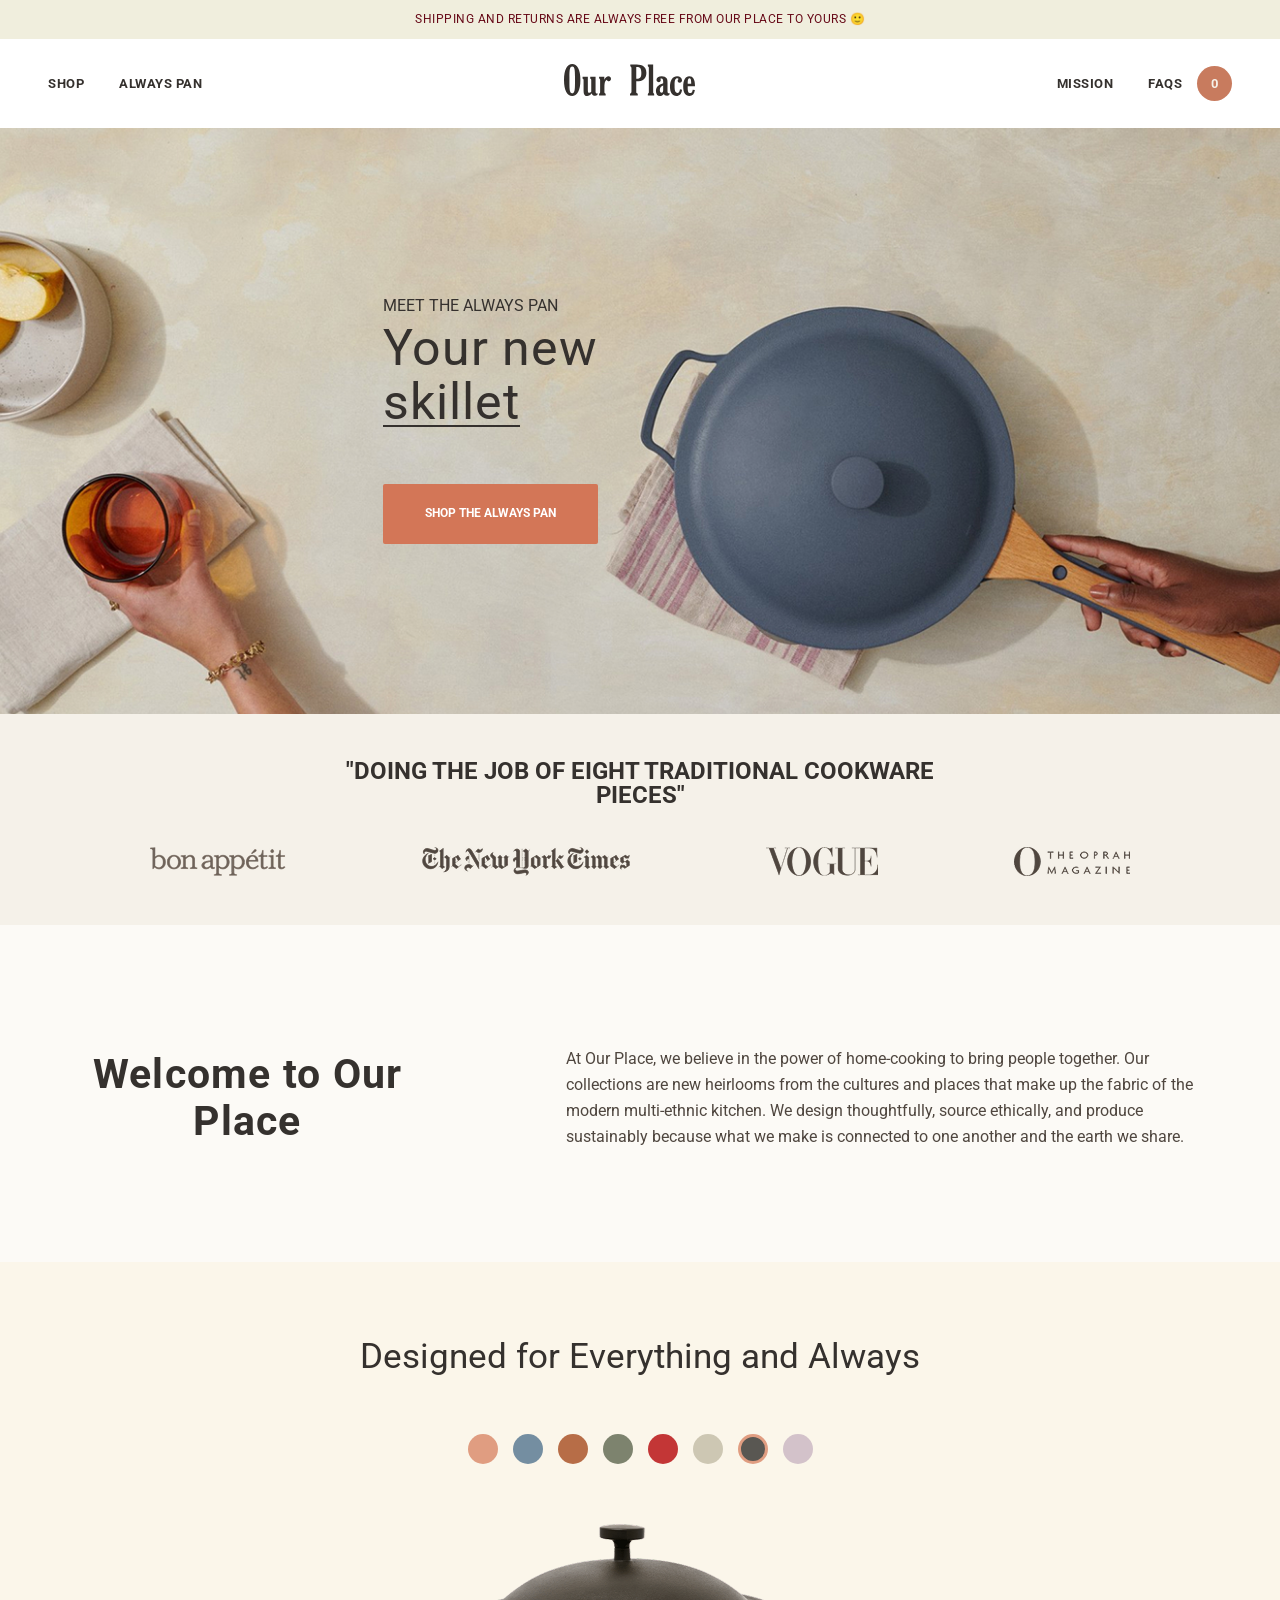
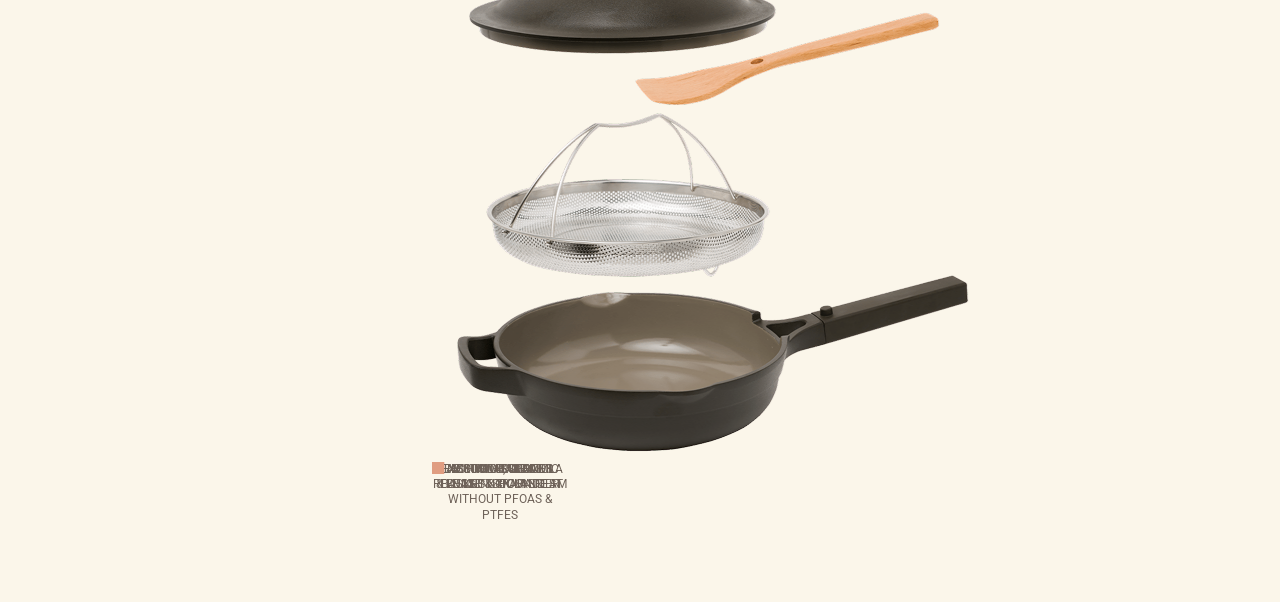
==== 01_Draft/index.html @ 4fc75eb9 "feat: complete welcome section & add structure for design diagram" ====
<!doctype html>
<html lang="en">
  <head>
    <meta charset="UTF-8" />
    <meta name="viewport" content="width=device-width, initial-scale=1.0" />
    <link rel="preconnect" href="https://fonts.googleapis.com" />
    <link rel="preconnect" href="https://fonts.gstatic.com" crossorigin />
    <link
      href="https://fonts.googleapis.com/css2?family=Roboto:ital,wght@0,100..900;1,100..900&display=swap"
      rel="stylesheet"
    />
    <link rel="stylesheet" href="style.css" />
    <title>Document</title>
  </head>
  <body>
    <div class="supheader">
      SHIPPING AND RETURNS ARE ALWAYS FREE FROM OUR PLACE TO YOURS 🙂
    </div>
    <header class="header">
      <nav class="nav__left">
        <ul>
          <li class="nav__item"><a href="#">Shop</a></li>
          <li class="nav__item"><a href="#">Always Pan</a></li>
        </ul>
      </nav>

      <div class="logo__wrapper">
        <a href="/">
          <img src="img/logo.svg" alt="Our Place" />
        </a>
      </div>

      <nav class="nav__left">
        <ul>
          <li class="nav__item"><a href="#">Mission</a></li>
          <li class="nav__item"><a href="#">FAQs</a></li>
          <li class="nav__item cart__item">
            <a href="#">
              <div class="cart__wrapper">
                <span class="cart__count">0</span>
              </div>
            </a>
          </li>
        </ul>
      </nav>
    </header>

    <main>
      <section class="hero">
        <div class="hero__content">
          <h3 class="hero__suptitle">Meet The Always Pan</h3>
          <h2 class="hero__title">
            <span>Your new </span><span class="hero__line-2">skillet</span>
          </h2>
          <button class="hero__btn">Shop the Always Pan</button>
        </div>
      </section>

      <section class="press">
        <h2 class="press__title">
          "Doing the job of eight traditional cookware pieces"
        </h2>
        <div class="press__content">
          <ul class="press__list">
            <li class="press__logo">
              <img src="./img/logo1.png" alt="bon appetit" />
            </li>
            <li class="press__logo">
              <img src="./img/logo2.png" alt="The New York Times" />
            </li>
            <li class="press__logo">
              <img src="./img/logo3.png" alt="VOGUE" />
            </li>
            <li class="press__logo">
              <img src="./img/logo4.png" alt="The oprah magazine" />
            </li>
          </ul>
        </div>
      </section>

      <section class="welcome">
        <div class="welcome__container">
          <h2 class="welcome__title">Welcome to Our Place</h2>
          <p class="welcome__text">
            At Our Place, we believe in the power of home-cooking to bring
            people together. Our collections are new heirlooms from the cultures
            and places that make up the fabric of the modern multi-ethnic
            kitchen. We design thoughtfully, source ethically, and produce
            sustainably because what we make is connected to one another and the
            earth we share.
          </p>
        </div>
      </section>

      <section class="design">
        <h2 class="design__title">Designed for Everything and Always</h2>
        <div class="design__colors">
          <ul>
            <li class="design__color"></li>
            <li class="design__color"></li>
            <li class="design__color"></li>
            <li class="design__color"></li>
            <li class="design__color"></li>
            <li class="design__color"></li>
            <li class="design__color active"></li>
            <li class="design__color"></li>
          </ul>
        </div>
        <div class="design__diagram">
          <img
            src="./img/skillet.png"
            alt="Skillet design"
            class="design__diagram__img"
          />

          <!-- Выноска 1: Модульная крышка-->
          <!-- <div class="diagram-tip diagram-tip--lid">
            <span class="diagram-tip__marker"></span>
            <p class="diagram-tip__text">MODULAR LID TO RELEASE & TRAP STEAM</p>
          </div> -->

          <!-- Выноска 2: Лопатка -->
          <!-- <div class="diagram-tip diagram-tip--spatula">
            <span class="diagram-tip__marker"></span>
            <p class="diagram-tip__text">
              BEECHWOOD SPATULA & BUILT-IN SPOON REST
            </p>
          </div> -->

          <!-- Добавьте остальные выноски по аналогии -->

          <div class="design__diagram__tip">
            <span class="diagram__tip-mark"></span>
            <p class="diagram__tip-text">Modular lid to release & trap steam</p>
          </div>

          <div class="design__diagram__tip">
            <span class="diagram__tip-mark"></span>
            <p class="diagram__tip-text">
              Beechwood spatula & built-in spoon rest
            </p>
          </div>

          <div class="design__diagram__tip">
            <span class="diagram__tip-mark"></span>
            <p class="diagram__tip-text">2 easy-pour spouts</p>
          </div>

          <div class="design__diagram__tip">
            <span class="diagram__tip-mark"></span>
            <p class="diagram__tip-text">Nesting steamer basket & colander</p>
          </div>

          <div class="design__diagram__tip">
            <span class="diagram__tip-mark"></span>
            <p class="diagram__tip-text">
              Exclusive, ceramic nonstick made without PFOAs & PTFEs
            </p>
          </div>

          <div class="design__diagram__tip">
            <span class="diagram__tip-mark"></span>
            <p class="diagram__tip-text">Stay cool handle</p>
          </div>
        </div>
      </section>
    </main>
  </body>
</html>
---- 01_Draft/style.css ----
:root {
  /* Основные цвета */
  --supheader-bg: #f0eedd;
  --supheader-text: #670a18;
  --main-text: #35312e;
  --cart-el-bg: #c87b5e;
  --light-color: #f5f1e9;
  --hero-btn-bg: #d37657;
  --second-light-color: #fcfaf6;
  --grey-text: #4f463f;
  --design-block-bg: #fbf6ea;
  --design-block-mark: #e09d81;
  --design-block-text: #6e6259;
  --item-card-text: #6e635a;
  --footer-bg: #6c674d;
  --footer-input-text: #00000080;
  --footer-nav-text: #f5f1e999;
  --subfooter-bg: #807c62;
  --subfooter-text: #fcfaf680;

  --main-font: "Roboto", sans-serif;
}

* {
  margin: 0;
  padding: 0;
  box-sizing: border-box;
}

body {
  font-family: var(--main-font);
  color: var(--main-text);
  font-stretch: 100%;
  -webkit-font-smoothing: antialiased;
}

h1,
h2,
h3,
h4,
h5,
h6 {
  margin: 0;
  padding: 0;
  font-weight: normal;
  font-size: 16px;
}

a {
  text-decoration: none;
  color: inherit;
}

input,
button {
  font-family: inherit;
  border: none;
  background: none;
}

.supheader {
  background-color: var(--supheader-bg);
  color: var(--supheader-text);
  text-align: center;
  padding: 9px 0 10px;
  font-size: 12px;
  text-transform: uppercase;
  line-height: 1.7;
  letter-spacing: 0.5px;
}

.header {
  padding: 25px 48px;
  background: #fff;
  font-weight: 700;
  font-size: 13px;
  line-height: 1.7;
  letter-spacing: 0.5px;
  text-transform: uppercase;
  display: flex;
  justify-content: space-between;
  align-items: center;
}

ul {
  list-style: none;
  margin: 0;
  padding: 0;
  display: flex;
  align-items: center;
  column-gap: 35px;
}

.cart__wrapper {
  margin-left: -20px;
  width: 35px;
  height: 35px;
  border-radius: 50%;
  display: flex;
  justify-content: center;
  align-items: center;
  background-color: var(--cart-el-bg);
  color: var(--light-color);
}

.hero {
  display: flex;
  justify-content: space-between;
  align-items: flex-start;
  padding: 170px 383px;
  background: url("./img/hero-bg.jpg") no-repeat center;
  background-size: cover;
}

.hero__content {
  max-width: 248px;
  font-family: Roboto;
}

.hero__suptitle {
  margin-bottom: 9px;
  display: block;
  font-weight: 400;
  font-size: 16px;
  line-height: 1;
  text-transform: uppercase;
}

.hero__title {
  margin-bottom: 57px;
  font-weight: 400;
  font-size: clamp(32px, 4vw + 16px, 50px);
  letter-spacing: 1px;
  display: flex;
  flex-direction: column;
  row-gap: 4px;
  line-height: 1;
}

.hero__line-2 {
  position: relative;
  align-self: flex-start;
}

.hero__line-2::after {
  content: "";
  position: absolute;
  left: 0;
  bottom: 0;
  width: 100%;
  height: 2px;
  background-color: var(--main-text);
}

.hero__btn {
  width: 100%;
  padding: 19px 30px 20px;
  background-color: var(--hero-btn-bg);
  border-radius: 2px;
  font-weight: 700;
  font-size: 12px;
  line-height: 1.7;
  text-transform: uppercase;
  color: #fff;
}

.press {
  padding: 45px 0;
  background-color: var(--light-color);
}

.press__title {
  font-weight: 700;
  font-size: 24px;
  line-height: 1;
  text-align: center;
  text-transform: uppercase;
  max-width: 630px;
  margin: 0 auto 40px;
}

.press__list {
  display: flex;
  justify-content: space-between;
  align-items: center;
  max-width: 1140px;
  margin: 0 auto;
  padding: 0 80px;
}

.welcome {
  padding: 121px 5% 112px;
  background: var(--second-light-color);
}

.welcome__container {
  display: flex;
  justify-content: center;
  align-items: center;
  column-gap: 135px;
}

.welcome__title {
  max-width: 400px;
  font-weight: 700;
  font-size: clamp(28px, 3vw + 12px, 41px);
  line-height: 1.13;
  letter-spacing: 1.25px;
  text-align: center;
}

.welcome__text {
  max-width: 650px;
  line-height: 1.62;
  color: var(--grey-text);
}

.design {
  padding: 70px 0 140px;
  background-color: var(--design-block-bg);
}

.design__title {
  font-size: 35px;
  line-height: 1.4;
  text-align: center;
  margin-bottom: 53px;
}

.design__colors {
  margin-bottom: 45px;
}

.design__colors ul {
  display: flex;
  justify-content: center;
  align-items: center;
  column-gap: 15px;
}

.design__color {
  width: 30px;
  height: 30px;
  border-radius: 50%;
  background: rgba(0, 0, 0, 0.3);
}

.design__color:nth-of-type(1) {
  background-color: var(--design-block-mark);
}

.design__color:nth-of-type(2) {
  background-color: #748ea1;
}

.design__color:nth-of-type(3) {
  background-color: #b76d47;
}

.design__color:nth-of-type(4) {
  background-color: #7d836e;
}

.design__color:nth-of-type(5) {
  background-color: #c33636;
}

.design__color:nth-of-type(6) {
  background-color: #cdc7b3;
}

.design__color:nth-of-type(7) {
  background-color: #595752;
}

.design__color:nth-of-type(8) {
  background-color: #d3c2ca;
}

.design__color.active {
  border: 3px solid var(--design-block-mark);
}

.design__diagram {
  position: relative;
  max-width: 562px;
  margin: 0 auto;
  transform: translateX(13%);
}

.design__diagram__img {
  display: block;
  width: 100%;
  height: auto;
}

.diagram__tip-text {
  font-size: 12px;
  line-height: 1.29;
  text-align: center;
  text-transform: uppercase;
  color: var(--design-block-text);
}

.design__diagram__tip {
  position: absolute;
}

.diagram__tip-mark {
  position: absolute;
  width: 12px;
  height: 12px;
  background-color: var(--design-block-mark);
}

.diagram__tip-text:nth-last-of-type(1) {
  max-width: 135px;
}

.diagram__tip-text:nth-last-of-type(2) {
  max-width: 158px;
}

.diagram__tip-text:nth-last-of-type(3) {
  max-width: 107px;
}

.diagram__tip-text:nth-last-of-type(4) {
  max-width: 171px;
}

.diagram__tip-text:nth-last-of-type(5) {
  max-width: 172px;
}

.diagram__tip-text:nth-last-of-type(6) {
  max-width: 160px;
}
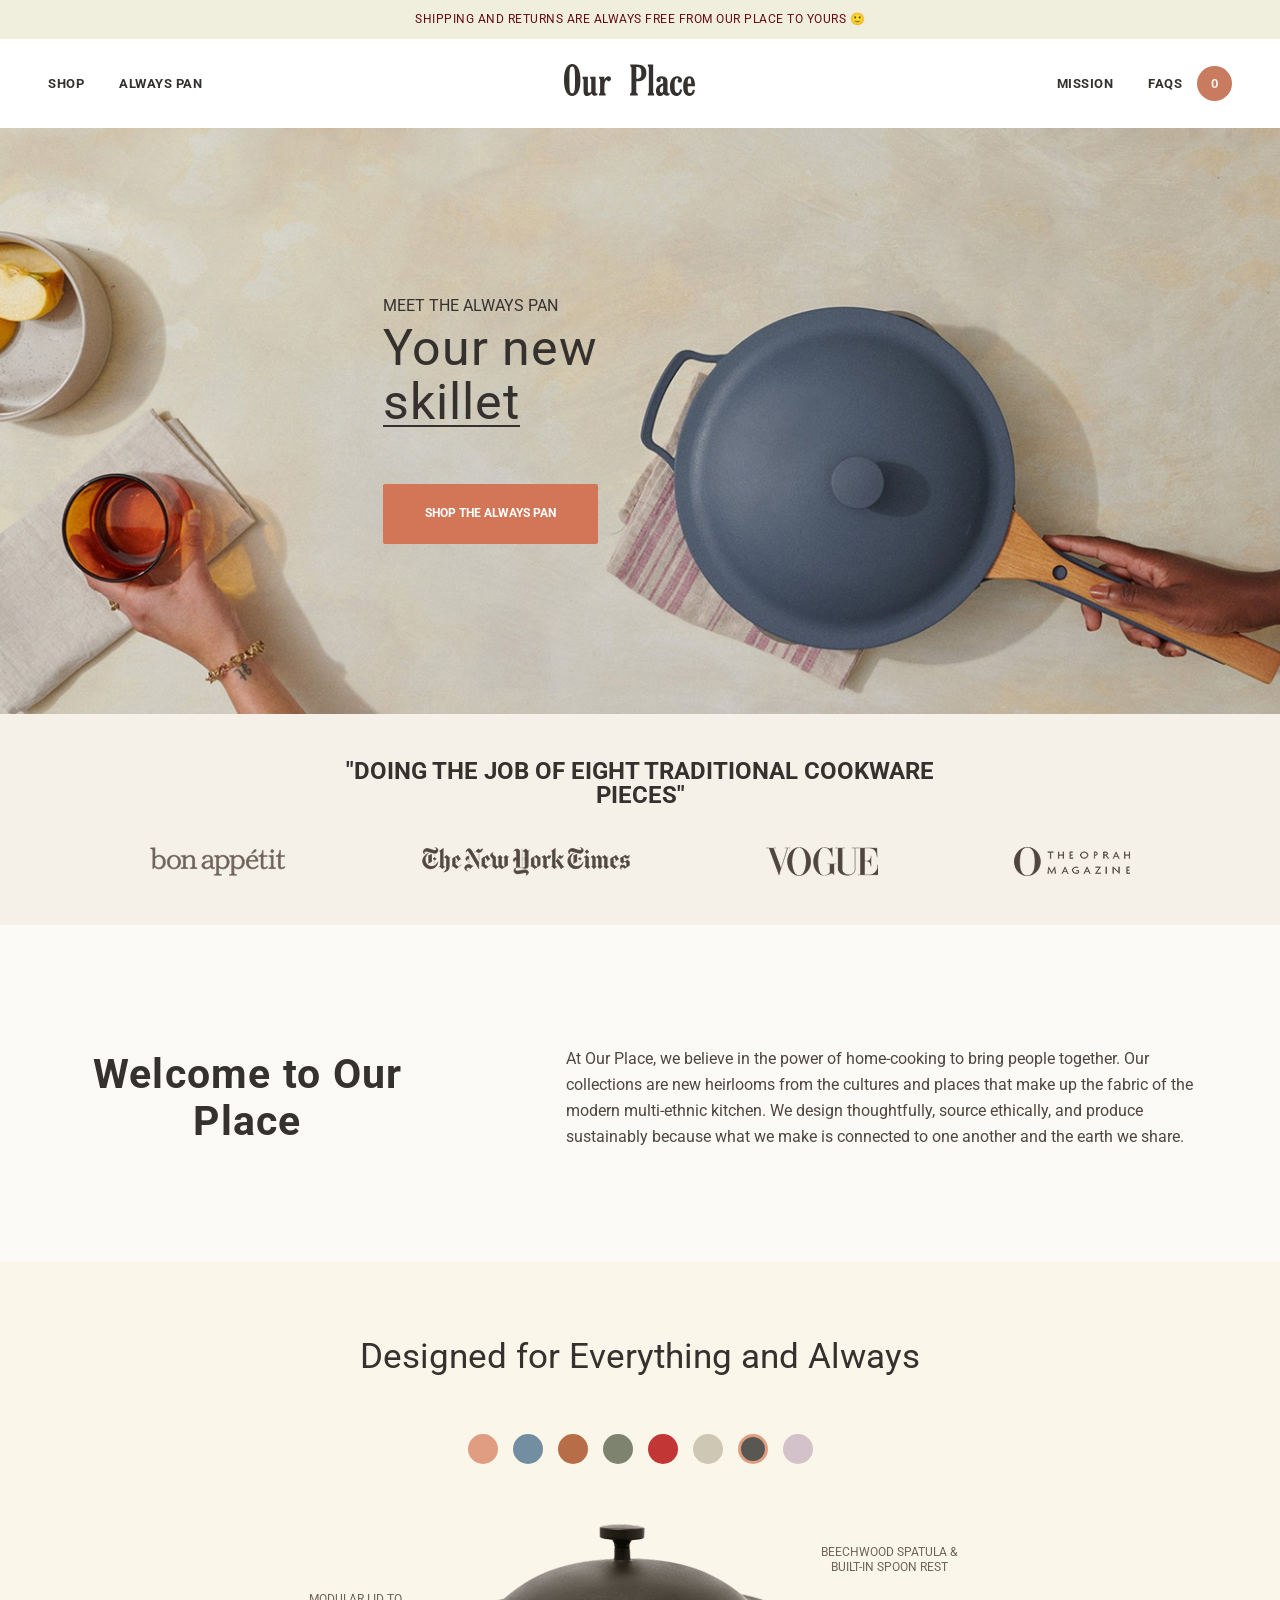
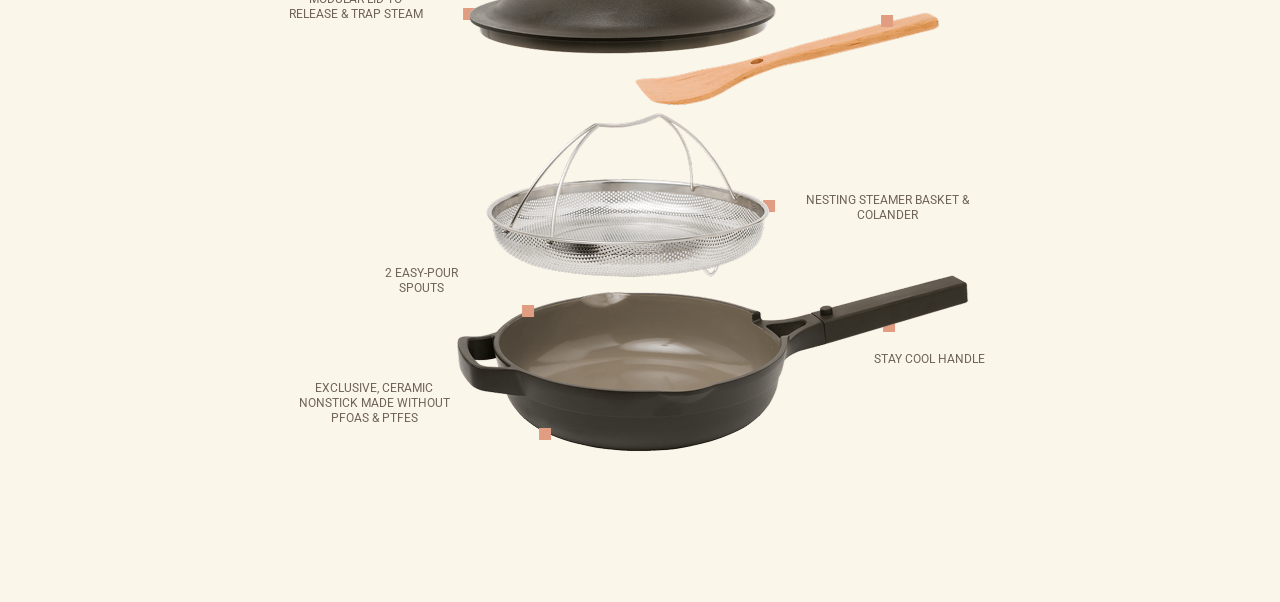
==== commit c66db256: "feat: complete welcome section & implement pixel-perfect design diagram" ====
--- a/01_Draft/index.html
+++ b/01_Draft/index.html
@@ -113,53 +113,37 @@
             class="design__diagram__img"
           />
 
-          <!-- Выноска 1: Модульная крышка-->
-          <!-- <div class="diagram-tip diagram-tip--lid">
-            <span class="diagram-tip__marker"></span>
-            <p class="diagram-tip__text">MODULAR LID TO RELEASE & TRAP STEAM</p>
-          </div> -->
-
-          <!-- Выноска 2: Лопатка -->
-          <!-- <div class="diagram-tip diagram-tip--spatula">
-            <span class="diagram-tip__marker"></span>
-            <p class="diagram-tip__text">
-              BEECHWOOD SPATULA & BUILT-IN SPOON REST
-            </p>
-          </div> -->
-
-          <!-- Добавьте остальные выноски по аналогии -->
-
-          <div class="design__diagram__tip">
-            <span class="diagram__tip-mark"></span>
+          <div class="design__diagram__tip diagram__tip__lid">
+            <span class="diagram__tip__mark"></span>
             <p class="diagram__tip-text">Modular lid to release & trap steam</p>
           </div>
 
-          <div class="design__diagram__tip">
-            <span class="diagram__tip-mark"></span>
+          <div class="design__diagram__tip diagram__tip__spatula">
+            <span class="diagram__tip__mark"></span>
             <p class="diagram__tip-text">
               Beechwood spatula & built-in spoon rest
             </p>
           </div>
 
-          <div class="design__diagram__tip">
-            <span class="diagram__tip-mark"></span>
+          <div class="design__diagram__tip diagram__tip__spouts">
+            <span class="diagram__tip__mark"></span>
             <p class="diagram__tip-text">2 easy-pour spouts</p>
           </div>
 
-          <div class="design__diagram__tip">
-            <span class="diagram__tip-mark"></span>
+          <div class="design__diagram__tip diagram__tip__colander">
+            <span class="diagram__tip__mark"></span>
             <p class="diagram__tip-text">Nesting steamer basket & colander</p>
           </div>
 
-          <div class="design__diagram__tip">
-            <span class="diagram__tip-mark"></span>
+          <div class="design__diagram__tip diagram__tip__nonstick">
+            <span class="diagram__tip__mark"></span>
             <p class="diagram__tip-text">
               Exclusive, ceramic nonstick made without PFOAs & PTFEs
             </p>
           </div>
 
-          <div class="design__diagram__tip">
-            <span class="diagram__tip-mark"></span>
+          <div class="design__diagram__tip diagram__tip__handle">
+            <span class="diagram__tip__mark"></span>
             <p class="diagram__tip-text">Stay cool handle</p>
           </div>
         </div>
--- a/01_Draft/style.css
+++ b/01_Draft/style.css
@@ -39,7 +39,8 @@
 h3,
 h4,
 h5,
-h6 {
+h6,
+p {
   margin: 0;
   padding: 0;
   font-weight: normal;
@@ -294,45 +295,97 @@
   height: auto;
 }
 
-.diagram__tip-text {
-  font-size: 12px;
-  line-height: 1.29;
-  text-align: center;
-  text-transform: uppercase;
-  color: var(--design-block-text);
-}
-
 .design__diagram__tip {
   position: absolute;
 }
 
-.diagram__tip-mark {
+.diagram__tip__lid {
+  top: 83px;
+  left: -144px;
+  min-width: 135px;
+}
+
+.diagram__tip__lid .diagram__tip__mark {
+  top: 16px;
+  right: -52px;
+  z-index: -1;
+}
+
+.diagram__tip__spatula {
+  min-width: 158px;
+  top: 36px;
+  right: 26px;
+}
+
+.diagram__tip__spatula .diagram__tip__mark {
+  left: 45%;
+  /* bottom: -56px; */
+  top: calc(100% + 70px);
+}
+
+.diagram__tip__spouts {
+  min-width: 107px;
+  left: -64px;
+  /* bottom: 165px; */
+  top: 357px;
+}
+
+.diagram__tip__spouts .diagram__tip__mark {
+  right: -59px;
+  top: calc(100% + 39px);
+}
+
+.diagram__tip__colander {
+  min-width: 171px;
+  top: 284px;
+  right: 21px;
+}
+
+.diagram__tip__colander .diagram__tip__mark {
+  left: -39px;
+  top: 7px;
+  z-index: -1;
+}
+
+.diagram__tip__nonstick {
+  min-width: 172px;
+  left: -144px;
+  top: 472px;
+}
+
+.diagram__tip__nonstick .diagram__tip__mark {
+  top: 47px;
+  right: -91px;
+}
+
+.diagram__tip__handle {
+  min-width: 160px;
+  top: 443px;
+  right: -15px;
+  /* background: red; */
+  /* height: 15.48px; */
+}
+
+.diagram__tip__handle .diagram__tip__mark {
+  top: -32px;
+  left: 34px;
+  z-index: -1;
+}
+
+.diagram__tip__mark {
   position: absolute;
   width: 12px;
   height: 12px;
   background-color: var(--design-block-mark);
 }
 
-.diagram__tip-text:nth-last-of-type(1) {
-  max-width: 135px;
-}
-
-.diagram__tip-text:nth-last-of-type(2) {
-  max-width: 158px;
-}
-
-.diagram__tip-text:nth-last-of-type(3) {
-  max-width: 107px;
-}
-
-.diagram__tip-text:nth-last-of-type(4) {
-  max-width: 171px;
-}
-
-.diagram__tip-text:nth-last-of-type(5) {
-  max-width: 172px;
-}
-
-.diagram__tip-text:nth-last-of-type(6) {
-  max-width: 160px;
-}
+.diagram__tip-text {
+  position: absolute;
+  font-size: 12px;
+  line-height: 1.29;
+  text-align: center;
+  text-transform: uppercase;
+  color: var(--design-block-text);
+
+  width: 100%;
+}
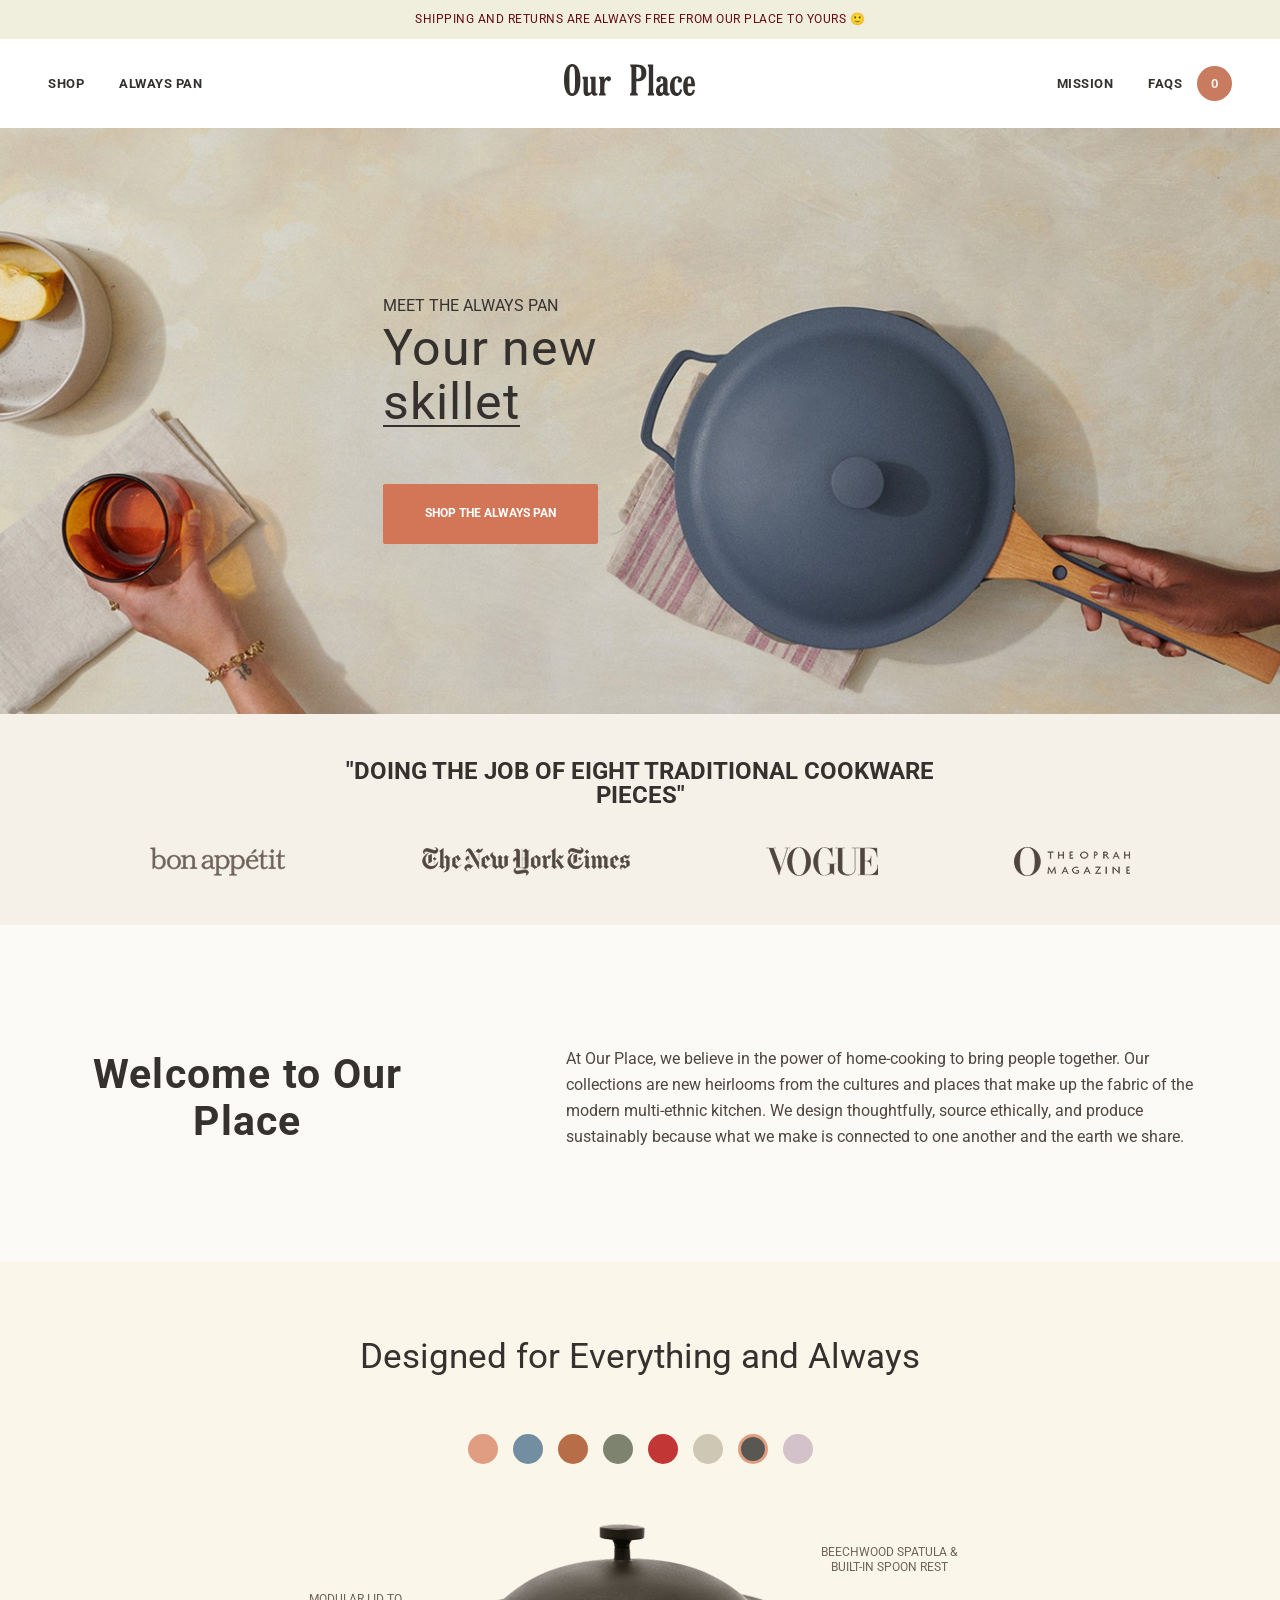
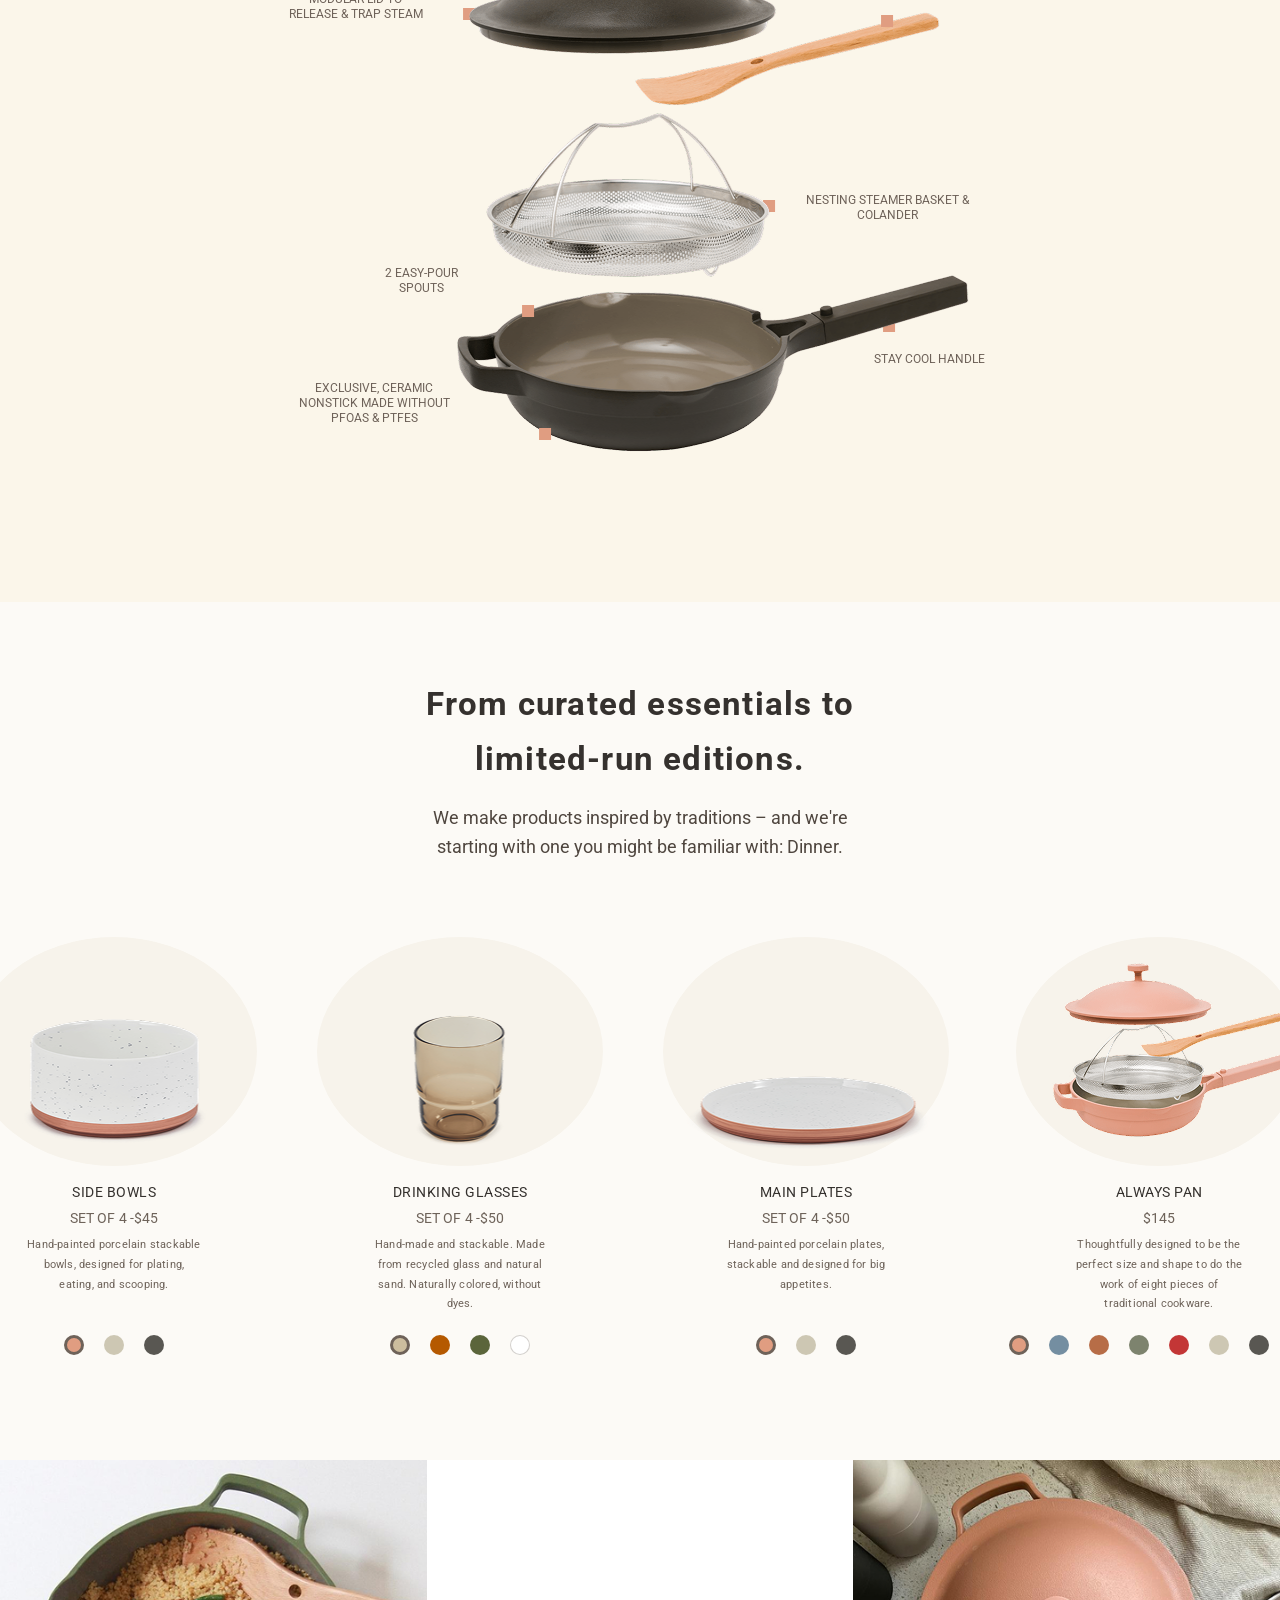
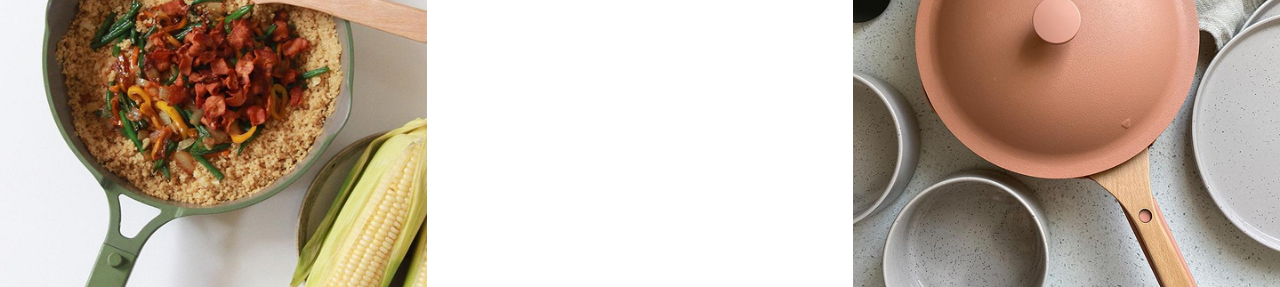
==== commit 6fd6d9da: "feat: complete essentials cards grid & add next image section" ====
--- a/01_Draft/index.html
+++ b/01_Draft/index.html
@@ -148,6 +148,101 @@
           </div>
         </div>
       </section>
+
+      <section class="catalog">
+        <h2 class="catalog__title">
+          From curated essentials to limited-run editions.
+        </h2>
+        <p class="catalog__text">
+          We make products inspired by traditions – and we're starting with one
+          you might be familiar with: Dinner.
+        </p>
+        <div class="catalog__content">
+          <div class="catalog__card">
+            <div class="catalog__card__img">
+              <img src="./img/bowl.png" alt="Bowl image" />
+            </div>
+            <h3 class="catalog__card__title">Side Bowls</h3>
+            <p class="catalog__card__price">SET OF 4 -$45</p>
+            <p class="catalog__card__desc">
+              Hand-painted porcelain stackable bowls, designed for plating,
+              eating, and scooping.
+            </p>
+            <div class="catalog__card__colors card__colors__bowl">
+              <div class="catalog__card__color active"></div>
+              <div class="catalog__card__color"></div>
+              <div class="catalog__card__color"></div>
+            </div>
+          </div>
+
+          <div class="catalog__card">
+            <div class="catalog__card__img">
+              <img src="./img/glass.png" alt="Glass image" />
+            </div>
+            <h3 class="catalog__card__title">Drinking Glasses</h3>
+            <p class="catalog__card__price">SET OF 4 -$50</p>
+            <p class="catalog__card__desc">
+              Hand-made and stackable. Made from recycled glass and natural
+              sand. Naturally colored, without dyes.
+            </p>
+            <div class="catalog__card__colors card__colors__glass">
+              <div class="catalog__card__color active"></div>
+              <div class="catalog__card__color"></div>
+              <div class="catalog__card__color"></div>
+              <div class="catalog__card__color"></div>
+            </div>
+          </div>
+
+          <div class="catalog__card">
+            <div class="catalog__card__img">
+              <img src="./img/plate.png" alt="Plate image" />
+            </div>
+            <h3 class="catalog__card__title">Main Plates</h3>
+            <p class="catalog__card__price">SET OF 4 -$50</p>
+            <p class="catalog__card__desc">
+              Hand-painted porcelain plates, stackable and designed for big
+              appetites.
+            </p>
+            <div class="catalog__card__colors card__colors__plate">
+              <div class="catalog__card__color active"></div>
+              <div class="catalog__card__color"></div>
+              <div class="catalog__card__color"></div>
+            </div>
+          </div>
+
+          <div class="catalog__card">
+            <div class="catalog__card__img">
+              <img src="./img/pan.png" alt="Pan image" />
+            </div>
+            <h3 class="catalog__card__title">Always Pan</h3>
+            <p class="catalog__card__price">$145</p>
+            <p class="catalog__card__desc">
+              Thoughtfully designed to be the perfect size and shape to do the
+              work of eight pieces of traditional cookware.
+            </p>
+            <div class="catalog__card__colors card__colors__pan">
+              <div class="catalog__card__color active"></div>
+              <div class="catalog__card__color"></div>
+              <div class="catalog__card__color"></div>
+              <div class="catalog__card__color"></div>
+              <div class="catalog__card__color"></div>
+              <div class="catalog__card__color"></div>
+              <div class="catalog__card__color"></div>
+              <div class="catalog__card__color"></div>
+            </div>
+          </div>
+        </div>
+      </section>
+
+      <section class="follow">
+        <div class="follow__part">
+          <img class="follow__part__img" src="./img/left.jpg" alt="" />
+        </div>
+        <div class="follow__part"></div>
+        <div class="follow__part">
+          <img class="follow__part__img" src="./img/right.jpg" alt="" />
+        </div>
+      </section>
     </main>
   </body>
 </html>
--- a/01_Draft/style.css
+++ b/01_Draft/style.css
@@ -11,6 +11,7 @@
   --design-block-bg: #fbf6ea;
   --design-block-mark: #e09d81;
   --design-block-text: #6e6259;
+  --item-card-img: #f7f3eb;
   --item-card-text: #6e635a;
   --footer-bg: #6c674d;
   --footer-input-text: #00000080;
@@ -389,3 +390,185 @@
 
   width: 100%;
 }
+
+.catalog {
+  background-color: var(--second-light-color);
+  padding: 74px 0 105px;
+}
+
+.catalog__title {
+  font-weight: 700;
+  font-size: 33px;
+  line-height: 1.67;
+  letter-spacing: 1.2px;
+  text-align: center;
+  max-width: 477px;
+  margin: 0 auto 18px;
+}
+
+.catalog__text {
+  font-size: 18px;
+  line-height: 1.61;
+  text-align: center;
+  color: var(--grey-text);
+  max-width: 441px;
+  margin: 0 auto 75px;
+}
+
+.catalog__content {
+  display: flex;
+  justify-content: center;
+  align-items: center;
+  column-gap: 60px;
+}
+
+.catalog__card {
+  text-align: center;
+  display: flex;
+  flex-direction: column;
+  align-items: center;
+  justify-content: start;
+}
+
+.catalog__card__img {
+  position: relative;
+  width: 286px;
+  height: 229px;
+  background-color: var(--item-card-img);
+  border-radius: 50%;
+  margin-bottom: 15px;
+}
+
+.catalog__card__img img {
+  position: absolute;
+  left: 50%;
+  bottom: 0;
+  transform: translateX(-50%);
+}
+
+.catalog__card__title {
+  font-size: 14px;
+  line-height: 1.7;
+  letter-spacing: 0.5px;
+  text-transform: uppercase;
+  margin-bottom: 4px;
+}
+
+.catalog__card__price {
+  font-size: 14px;
+  line-height: 1.5;
+  letter-spacing: 0.1px;
+  color: var(--item-card-text);
+  margin-bottom: 6px;
+}
+
+.catalog__card__desc {
+  font-size: 11px;
+  line-height: 1.78;
+  letter-spacing: 0.2px;
+  max-width: 174px;
+  min-height: 79px;
+  color: var(--item-card-text);
+  margin-bottom: 21px;
+}
+
+.catalog__card__colors {
+  display: flex;
+  justify-content: center;
+  align-items: center;
+  column-gap: 20px;
+}
+
+.catalog__card__color {
+  width: 20px;
+  height: 20px;
+  border-radius: 10px;
+  background-color: rgba(0, 0, 0, 0.3);
+}
+
+.catalog__card__color.active {
+  border: 3px solid #6e6259;
+}
+
+.card__colors__bowl .catalog__card__color:nth-of-type(1) {
+  background-color: var(--design-block-mark);
+}
+
+.card__colors__bowl .catalog__card__color:nth-of-type(2) {
+  background-color: #cdc7b3;
+}
+
+.card__colors__bowl .catalog__card__color:nth-of-type(3) {
+  background-color: #595752;
+}
+
+.card__colors__glass .catalog__card__color:nth-of-type(1) {
+  background-color: #ccbd9e;
+}
+
+.card__colors__glass .catalog__card__color:nth-of-type(2) {
+  background-color: #b55900;
+}
+
+.card__colors__glass .catalog__card__color:nth-of-type(3) {
+  background-color: #5b653b;
+}
+
+.card__colors__glass .catalog__card__color:nth-of-type(4) {
+  background-color: #fff;
+  border: 1px solid #6e635a4d;
+}
+
+.card__colors__plate .catalog__card__color:nth-of-type(1) {
+  background-color: var(--design-block-mark);
+}
+
+.card__colors__plate .catalog__card__color:nth-of-type(2) {
+  background-color: #cdc7b3;
+}
+
+.card__colors__plate .catalog__card__color:nth-of-type(3) {
+  background-color: #595752;
+}
+
+.card__colors__pan .catalog__card__color:nth-of-type(1) {
+  background-color: var(--design-block-mark);
+}
+
+.card__colors__pan .catalog__card__color:nth-of-type(2) {
+  background-color: #748ea1;
+}
+
+.card__colors__pan .catalog__card__color:nth-of-type(3) {
+  background-color: #b76d47;
+}
+
+.card__colors__pan .catalog__card__color:nth-of-type(4) {
+  background-color: #7d836e;
+}
+
+.card__colors__pan .catalog__card__color:nth-of-type(5) {
+  background-color: #c33636;
+}
+
+.card__colors__pan .catalog__card__color:nth-of-type(6) {
+  background-color: #cdc7b3;
+}
+
+.card__colors__pan .catalog__card__color:nth-of-type(7) {
+  background-color: #595752;
+}
+
+.card__colors__pan .catalog__card__color:nth-of-type(8) {
+  background-color: #d3c2ca;
+}
+
+.follow {
+  display: grid;
+  grid-template-columns: repeat(3, 1fr);
+}
+
+.follow__part__img {
+  width: 100%;
+  display: block;
+}
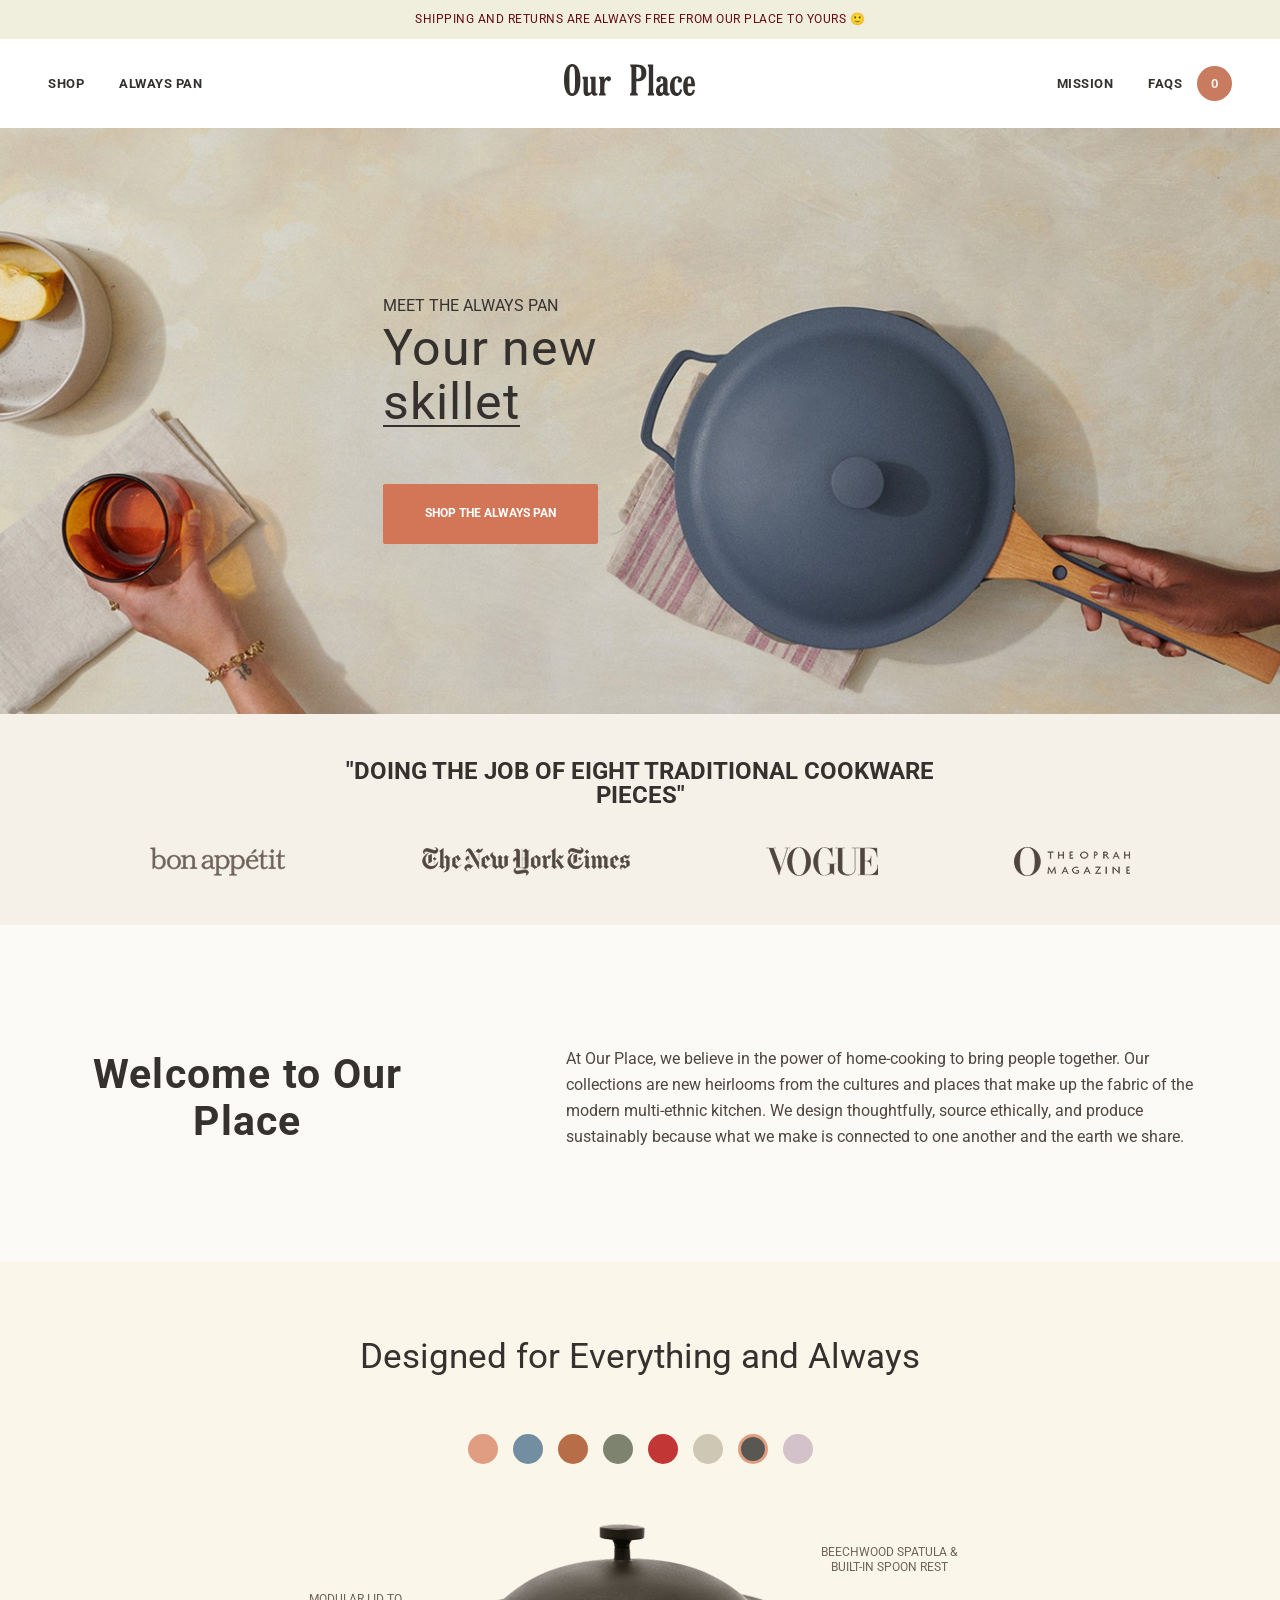
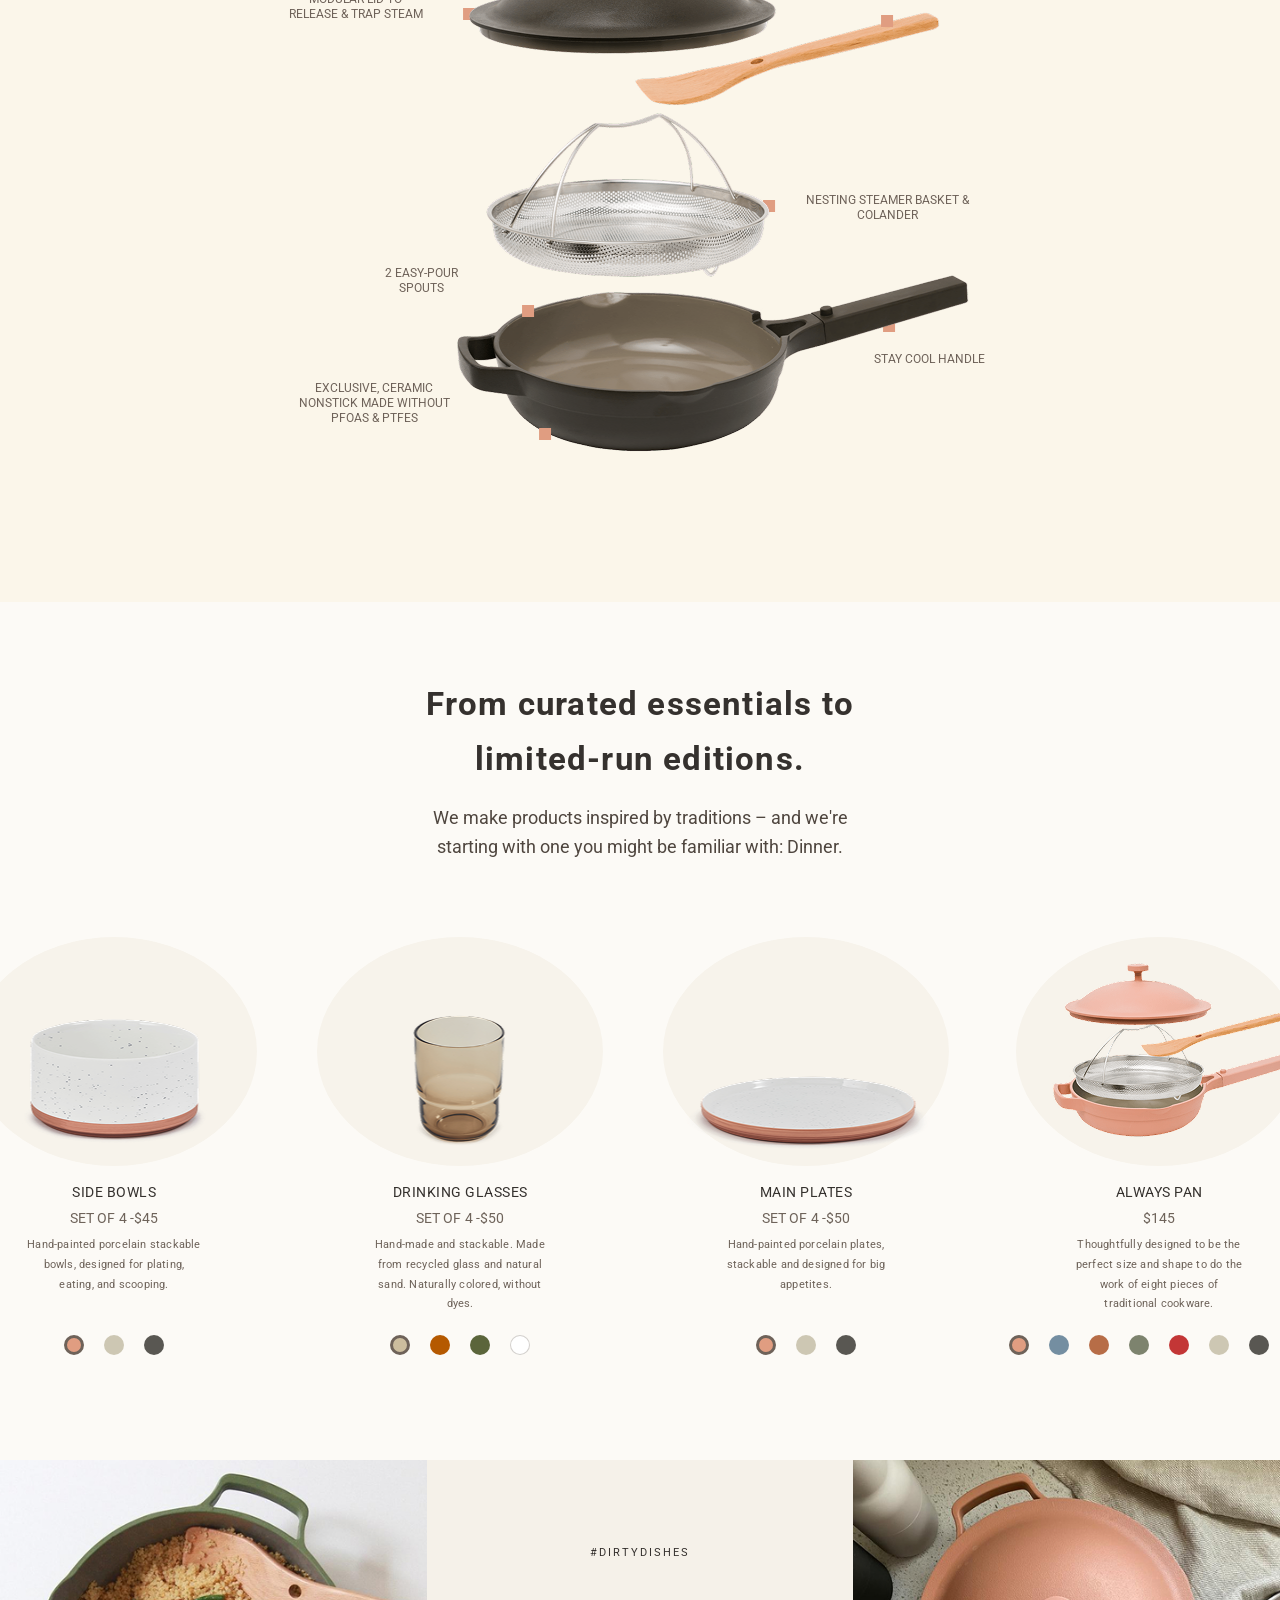
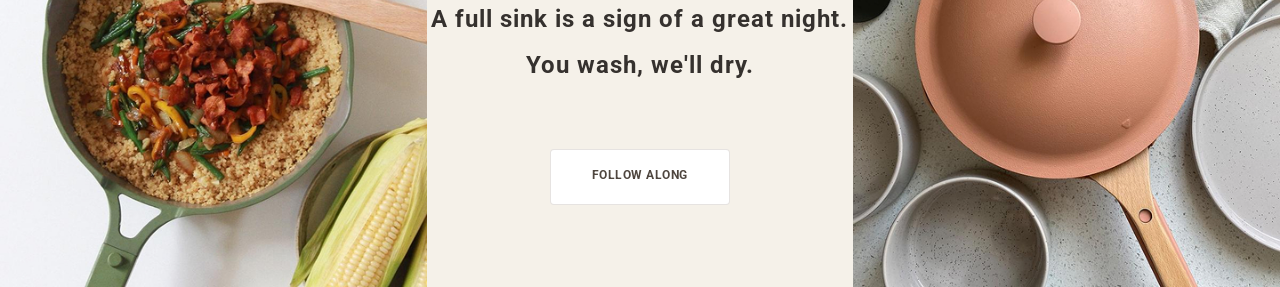
==== commit c792ff1c: "feat: add dirty dishes instagram grid section" ====
--- a/01_Draft/index.html
+++ b/01_Draft/index.html
@@ -238,7 +238,13 @@
         <div class="follow__part">
           <img class="follow__part__img" src="./img/left.jpg" alt="" />
         </div>
-        <div class="follow__part"></div>
+        <div class="follow__part follow__part__center">
+          <h3 class="follow__suptitle">#DirtyDishes</h3>
+          <h2 class="follow__title">
+            A full sink is a sign of a great night. You wash, we'll dry.
+          </h2>
+          <button class="follow__btn">Follow Along</button>
+        </div>
         <div class="follow__part">
           <img class="follow__part__img" src="./img/right.jpg" alt="" />
         </div>
--- a/01_Draft/style.css
+++ b/01_Draft/style.css
@@ -566,9 +566,50 @@
 .follow {
   display: grid;
   grid-template-columns: repeat(3, 1fr);
+  /* min-height: 480px; */
 }
 
 .follow__part__img {
   width: 100%;
+  /* height: 100%; */
   display: block;
 }
+
+.follow__part__center {
+  display: flex;
+  flex-direction: column;
+  justify-content: center;
+  align-items: center;
+  background-color: var(--light-color);
+  text-align: center;
+}
+
+.follow__suptitle {
+  font-size: 11px;
+  line-height: 1.85;
+  letter-spacing: 2px;
+  text-transform: uppercase;
+  margin-bottom: 33px;
+}
+
+.follow__title {
+  font-weight: 700;
+  font-size: 24px;
+  line-height: 1.92;
+  letter-spacing: 1px;
+  margin: 0 auto 61px;
+  max-width: 450px;
+}
+
+.follow__btn {
+  padding: 19px 41px 23px;
+  border-radius: 4px;
+  border: 1px solid #aaa0984a;
+  background-color: #fff;
+  font-weight: 700;
+  font-size: 12px;
+  line-height: 1;
+  letter-spacing: 0.5px;
+  text-transform: uppercase;
+  color: var(--grey-text);
+}
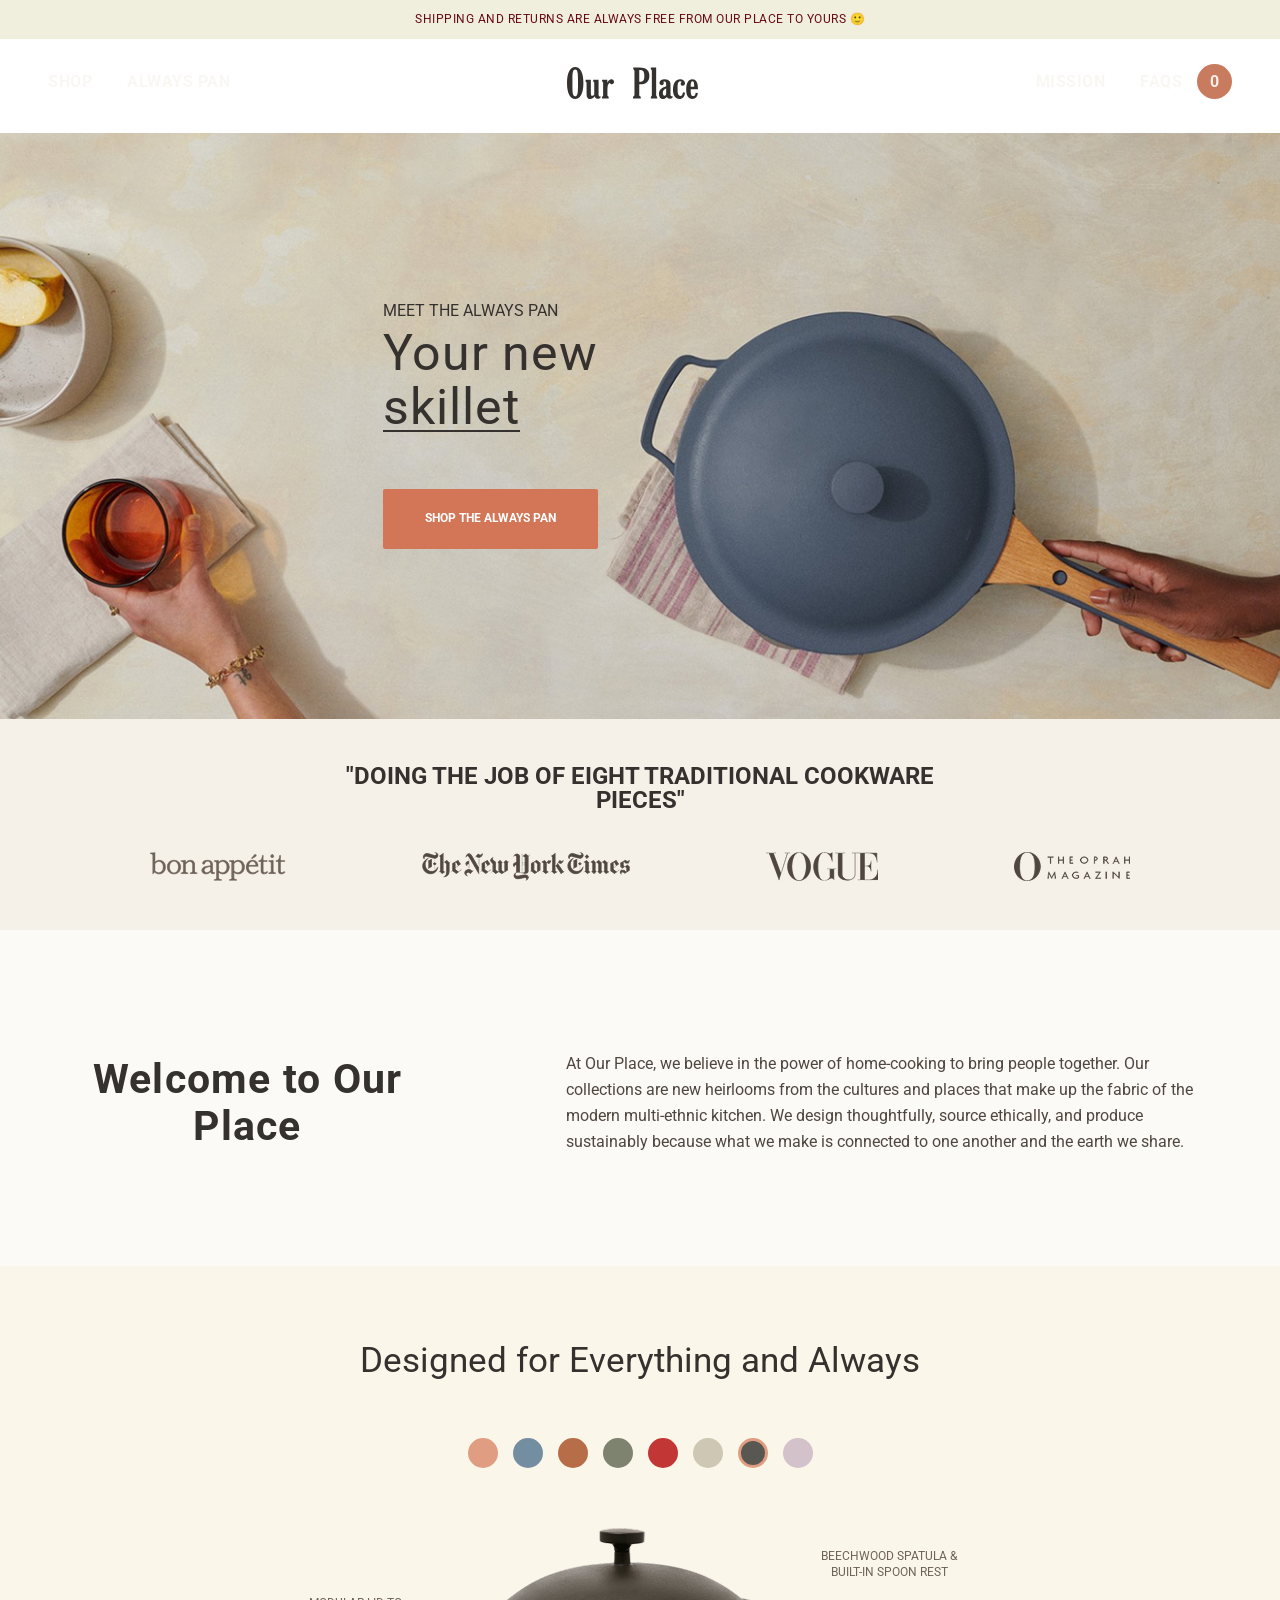
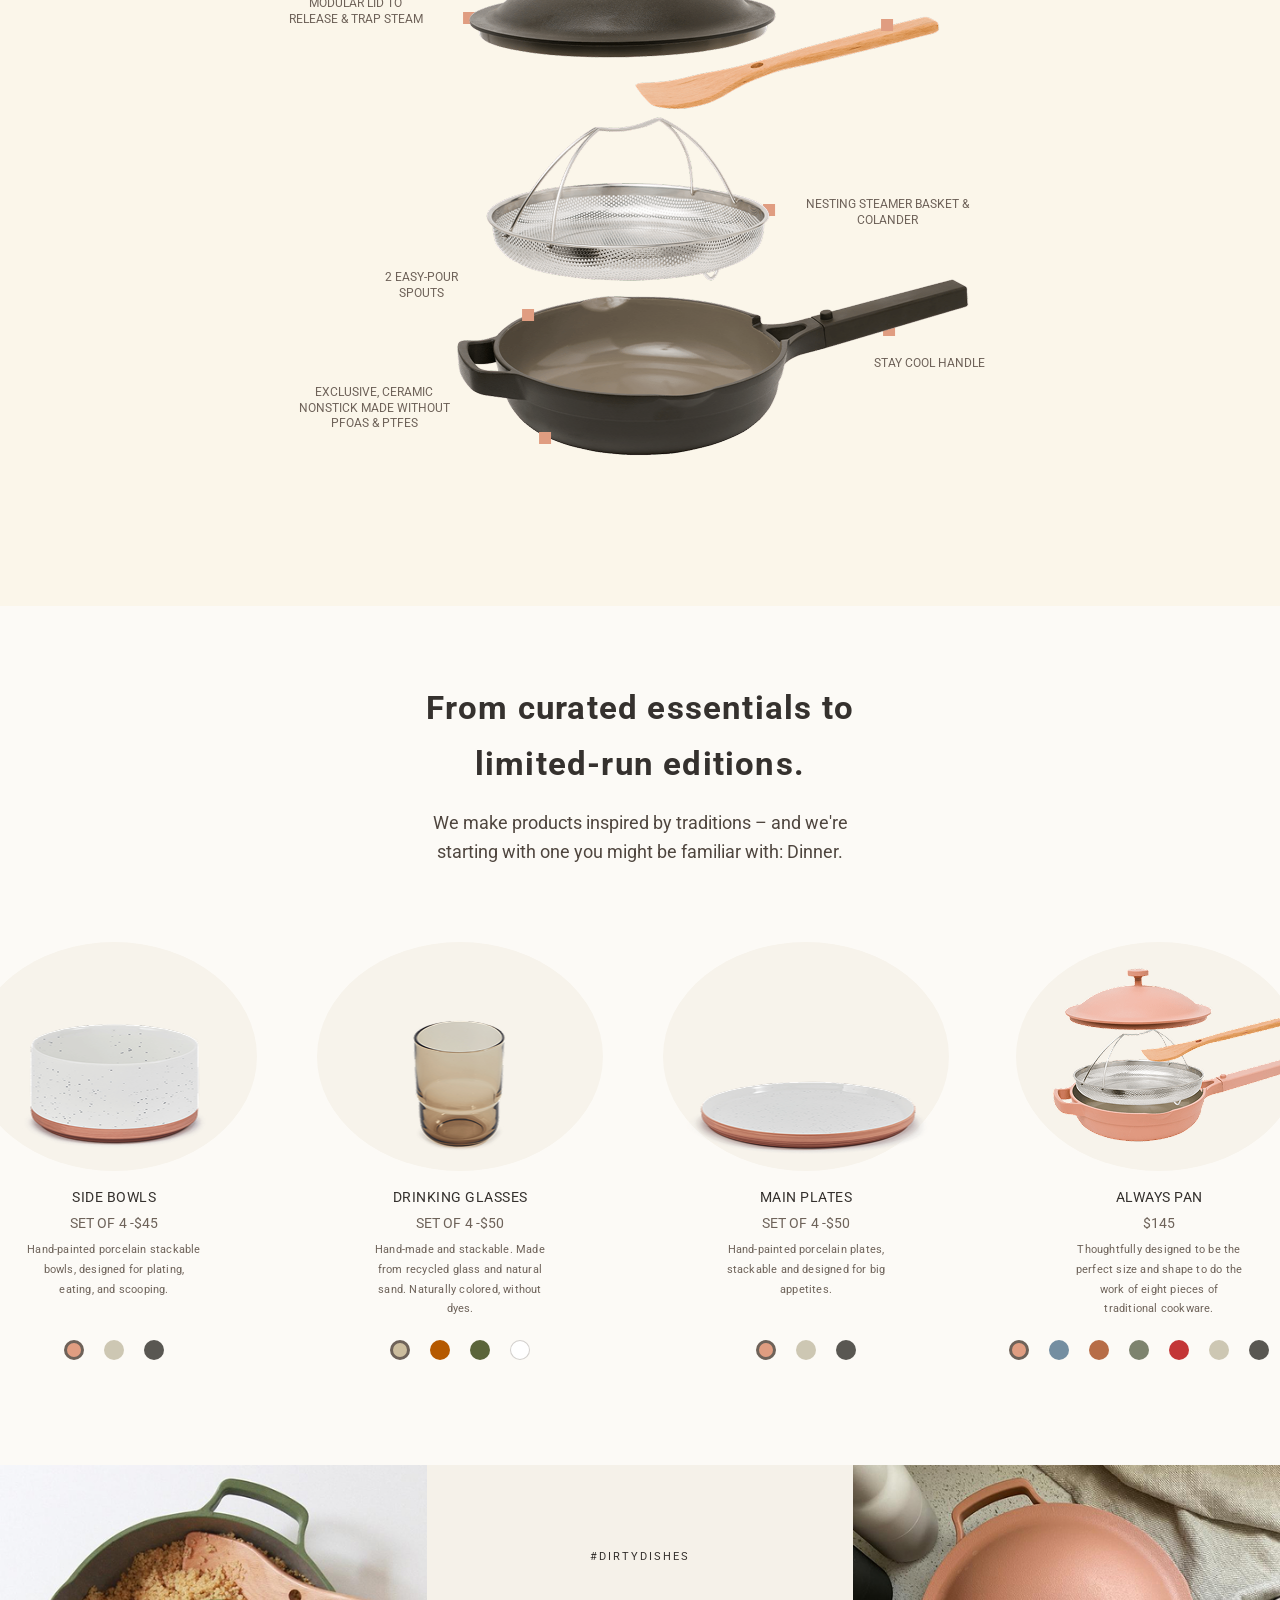
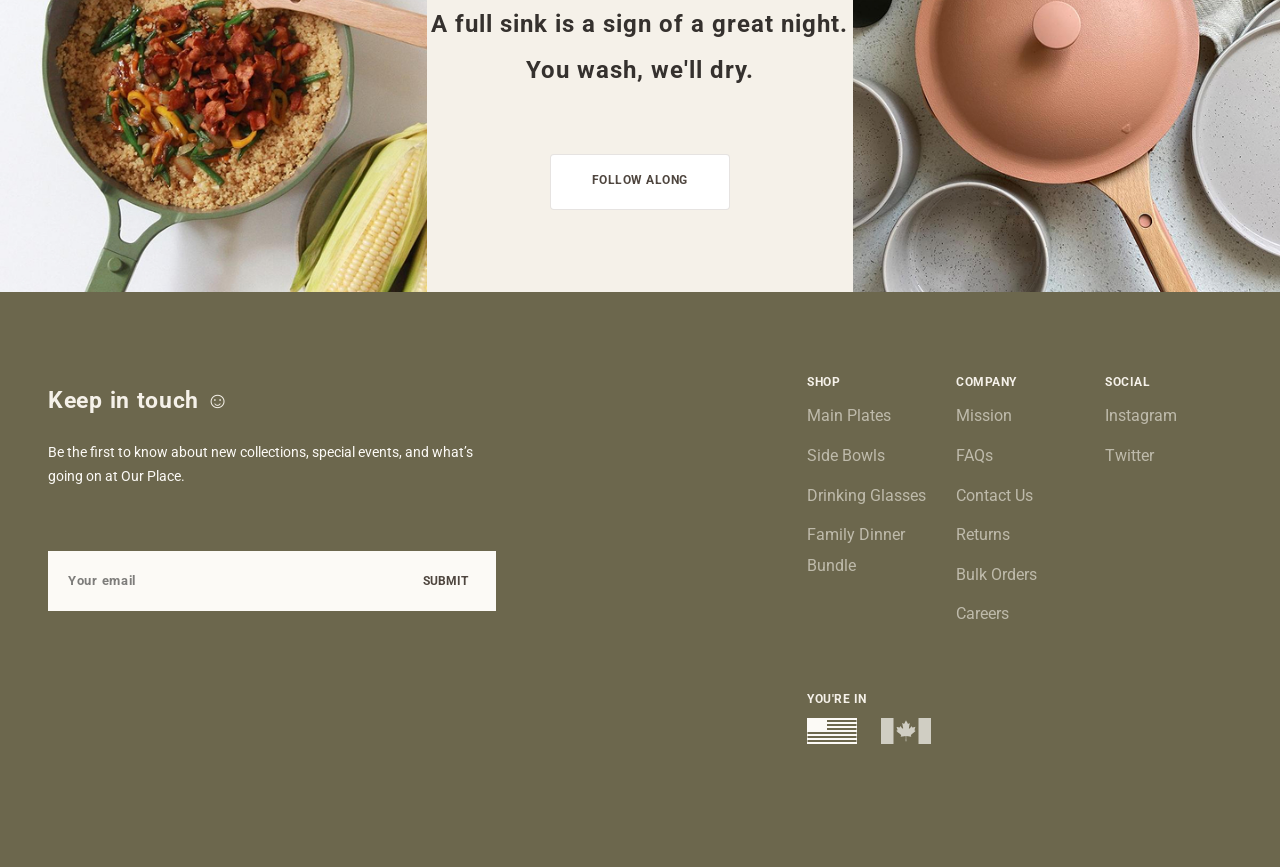
==== commit 6af2bc88: "feat: complete footer section" ====
--- a/01_Draft/index.html
+++ b/01_Draft/index.html
@@ -249,6 +249,74 @@
           <img class="follow__part__img" src="./img/right.jpg" alt="" />
         </div>
       </section>
+
+      <footer class="footer">
+        <div class="footer__contact">
+          <h2 class="footer__contact__title">Keep in touch ☺</h2>
+          <p class="footer__contact__text">
+            Be the first to know about new collections, special events, and
+            what’s going on at Our Place.
+          </p>
+          <form action="#" class="footer__contact__form">
+            <input
+              type="text"
+              placeholder="Your email"
+              class="footer__contact__form__input input__text"
+            />
+            <input
+              type="submit"
+              value="Submit"
+              class="footer__contact__form__input input__submit"
+            />
+          </form>
+        </div>
+        <div class="footer__right">
+          <nav class="footer__nav">
+            <div class="footer__nav__col">
+              <h3 class="footer__nav__title">Shop</h3>
+              <ul class="nav__list">
+                <li class="nav__item">Main Plates</li>
+                <li class="nav__item">Side Bowls</li>
+                <li class="nav__item">Drinking Glasses</li>
+                <li class="nav__item">Family Dinner Bundle</li>
+              </ul>
+            </div>
+            <div class="footer__nav__col">
+              <h3 class="footer__nav__title">Company</h3>
+              <ul class="nav__list">
+                <li class="nav__item">Mission</li>
+                <li class="nav__item">FAQs</li>
+                <li class="nav__item">Contact Us</li>
+                <li class="nav__item">Returns</li>
+                <li class="nav__item">Bulk Orders</li>
+                <li class="nav__item">Careers</li>
+              </ul>
+            </div>
+            <div class="footer__nav__col">
+              <h3 class="footer__nav__title">Social</h3>
+              <ul class="nav__list">
+                <li class="nav__item">Instagram</li>
+                <li class="nav__item">Twitter</li>
+              </ul>
+            </div>
+          </nav>
+          <div class="footer__location">
+            <h3 class="footer__location__title">You're In</h3>
+            <div class="footer__location__content">
+              <img
+                src="./img/flag1.png"
+                alt="USA"
+                class="footer__location__pic"
+              />
+              <img
+                src="./img/flag2.png"
+                alt="Canada"
+                class="footer__location__pic"
+              />
+            </div>
+          </div>
+        </div>
+      </footer>
     </main>
   </body>
 </html>
--- a/01_Draft/style.css
+++ b/01_Draft/style.css
@@ -613,3 +613,116 @@
   text-transform: uppercase;
   color: var(--grey-text);
 }
+
+.footer {
+  padding: 80px 123px 123px 48px;
+  background-color: var(--footer-bg);
+  display: flex;
+  column-gap: 311px;
+}
+
+/* .footer__contact {
+  display: flex;
+  flex-direction: column;
+  align-items: start;
+} */
+
+.footer__contact__title {
+  font-weight: 700;
+  font-size: 23px;
+  line-height: 2.51;
+  letter-spacing: 0.7px;
+  color: var(--light-color);
+  margin-bottom: 11px;
+}
+
+.footer__contact__text {
+  font-size: 14px;
+  line-height: 1.71;
+  color: var(--second-light-color);
+  margin-bottom: 62px;
+}
+
+.footer__contact__form {
+  display: grid;
+  grid-template-columns: 347px 101px;
+  width: 448px;
+  height: 60px;
+}
+
+.footer__contact__form__input {
+  background-color: var(--second-light-color);
+  height: 100%;
+}
+
+.footer__contact__form__input.input__text {
+  width: 347px;
+  padding: 5px 20px;
+  font-weight: 700;
+  font-size: 13px;
+  line-height: 4.44;
+  letter-spacing: 0.7px;
+  color: #00000080;
+}
+
+.footer__contact__form__input.input__text::placeholder {
+  color: #00000080;
+  ont-weight: 700;
+  font-size: 13px;
+  line-height: 4.44;
+  letter-spacing: 0.7px;
+}
+
+.footer__contact__form__input.input__submit {
+  padding: 23px 20px;
+  font-weight: 700;
+  font-size: 12px;
+  line-height: 100%;
+  text-transform: uppercase;
+  color: var(--grey-text);
+}
+
+.footer__nav {
+  display: flex;
+  margin-bottom: 50px;
+}
+
+.nav__list {
+  display: flex;
+  flex-direction: column;
+  align-items: start;
+  width: 149px;
+}
+
+.footer__nav__title {
+  font-weight: 700;
+  font-size: 12px;
+  line-height: 1.7;
+  letter-spacing: 0.5px;
+  text-transform: uppercase;
+  color: var(--light-color);
+  margin-bottom: 9px;
+}
+
+.nav__item {
+  font-size: 16px;
+  line-height: 1.91;
+  color: var(--footer-nav-text);
+  margin-bottom: 9px;
+}
+
+.footer__location__title {
+  font-weight: 700;
+  font-size: 12px;
+  line-height: 1.7;
+  letter-spacing: 0.5px;
+  text-transform: uppercase;
+  color: var(--light-color);
+  margin-bottom: 9px;
+}
+
+.footer__location__content {
+  display: flex;
+  align-items: center;
+  column-gap: 24px;
+}
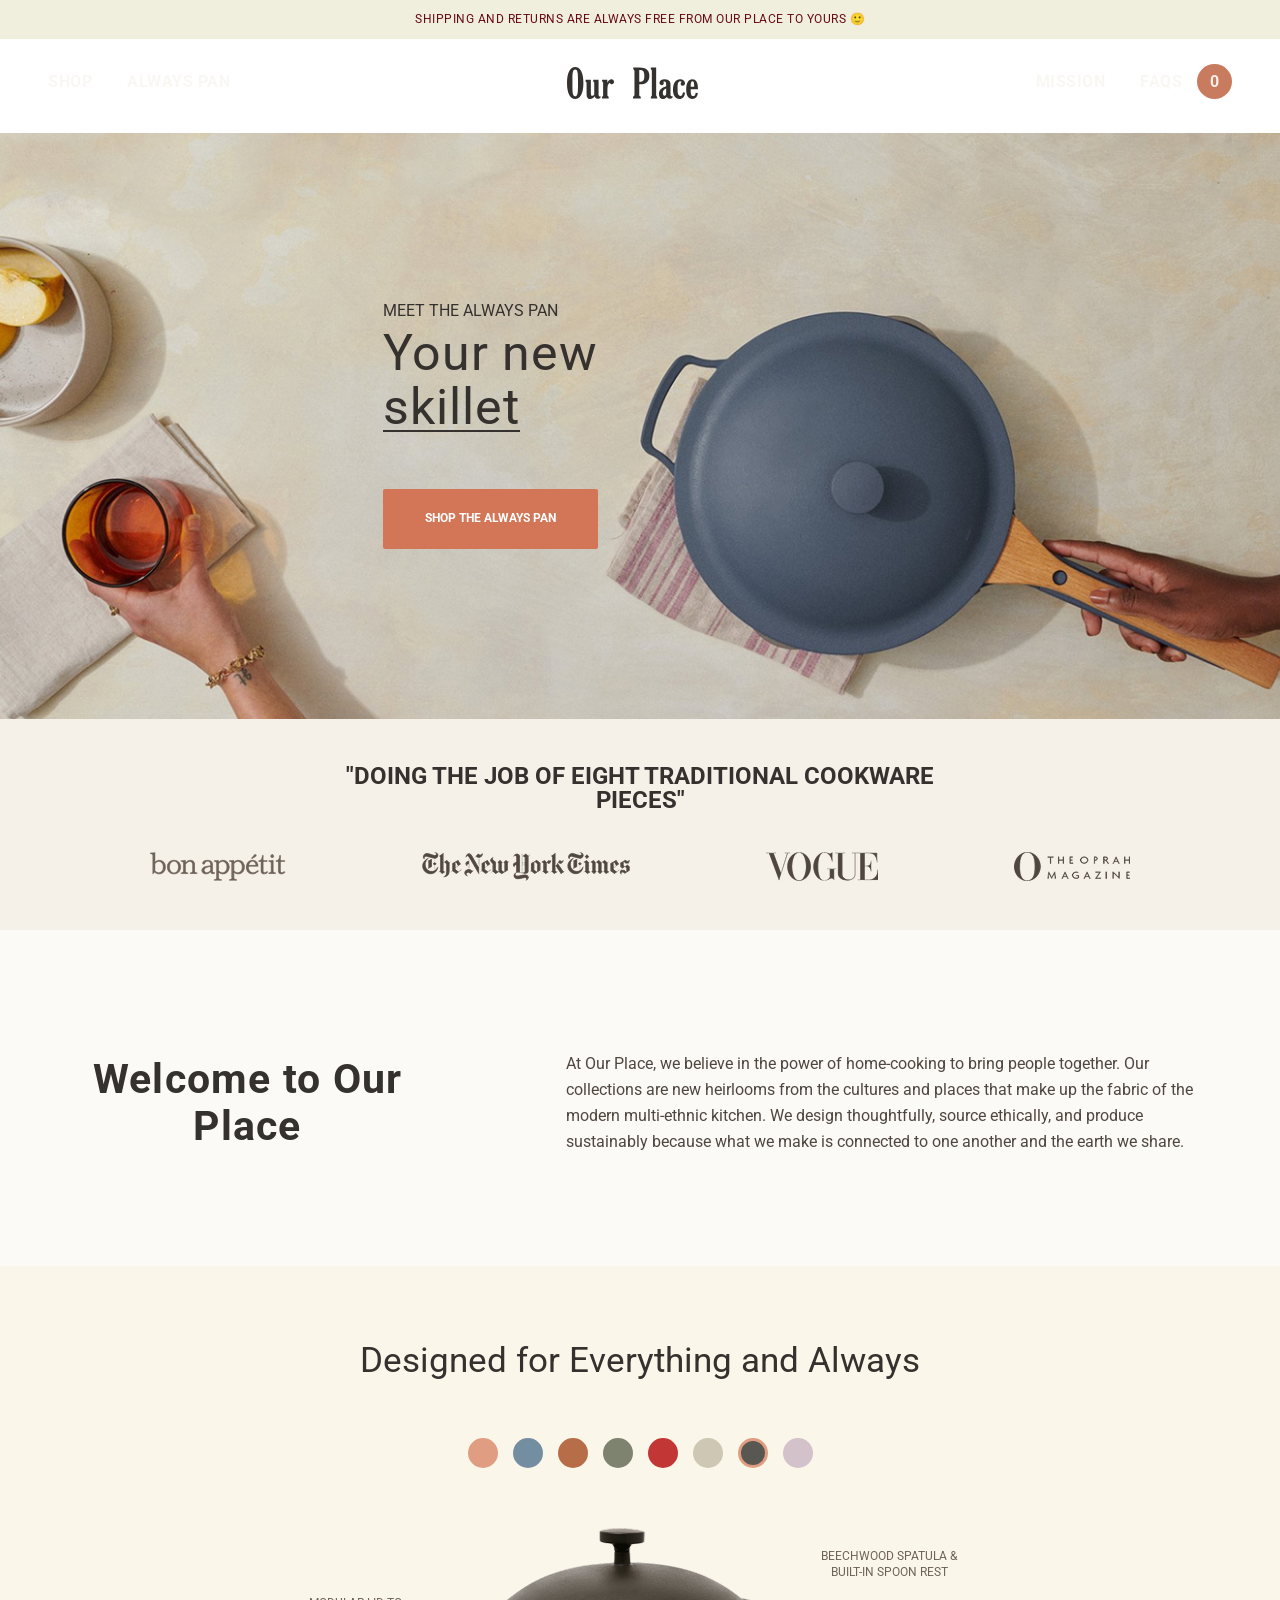
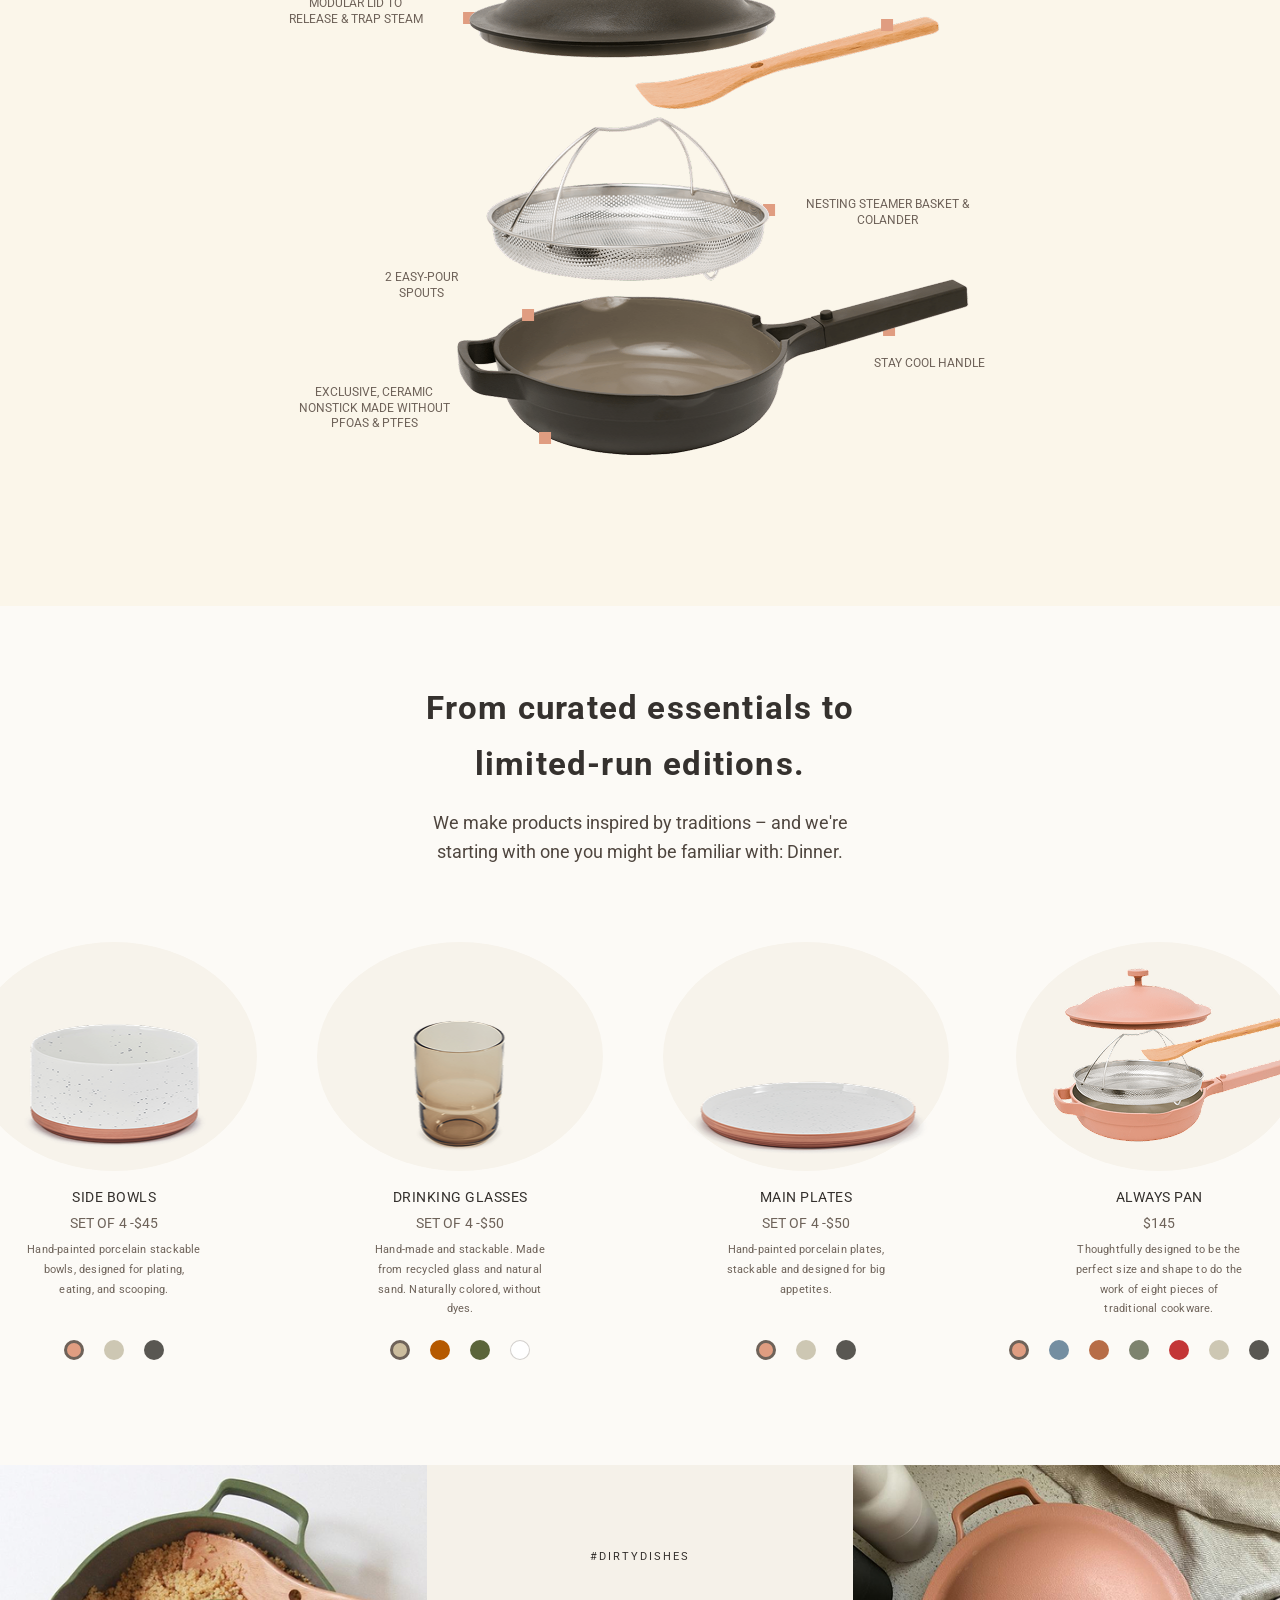
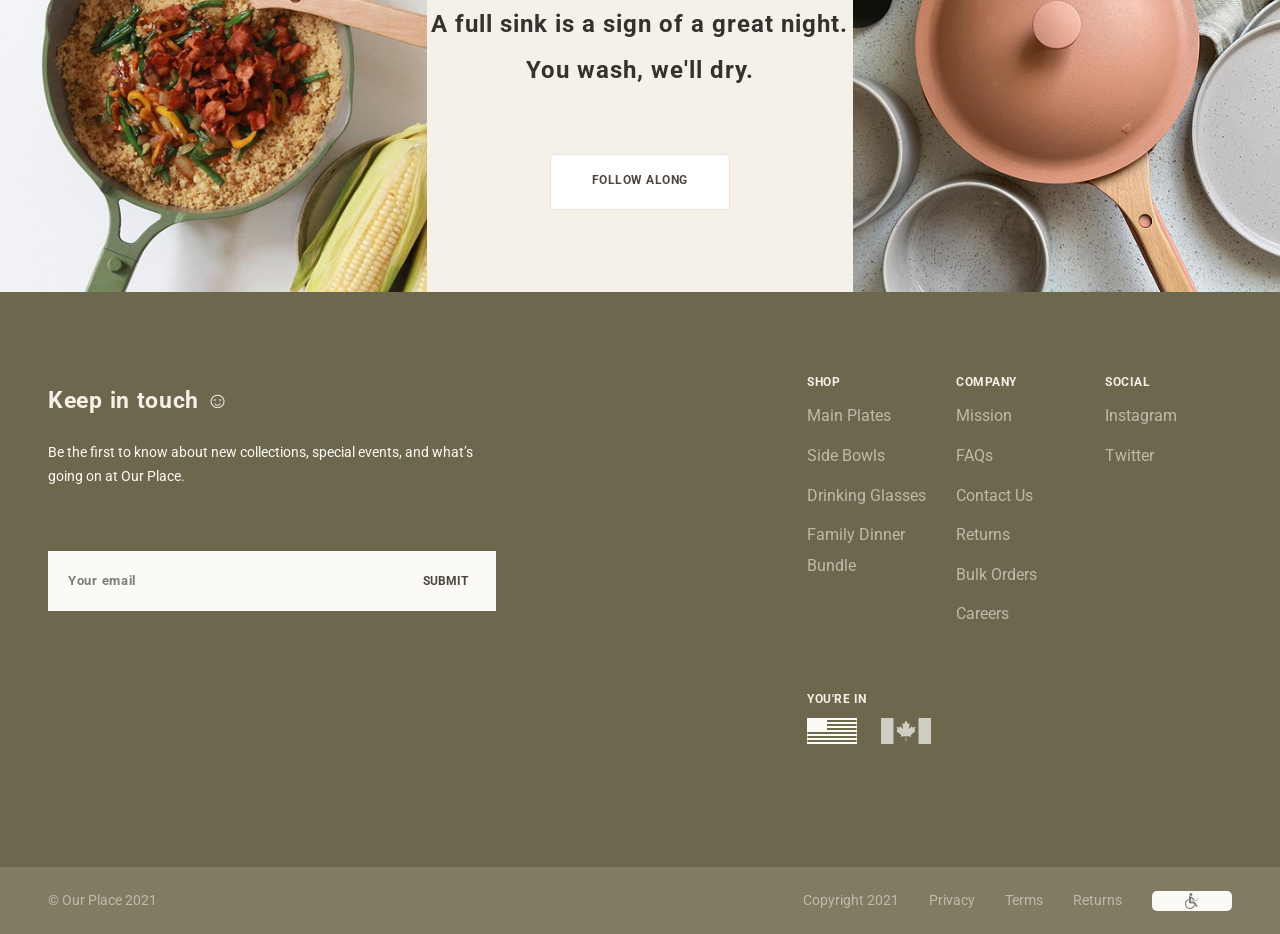
==== commit f043dd6c: "feat: add subfooter with copyrights & finish the whole page layout" ====
--- a/01_Draft/index.html
+++ b/01_Draft/index.html
@@ -251,69 +251,92 @@
       </section>
 
       <footer class="footer">
-        <div class="footer__contact">
-          <h2 class="footer__contact__title">Keep in touch ☺</h2>
-          <p class="footer__contact__text">
-            Be the first to know about new collections, special events, and
-            what’s going on at Our Place.
-          </p>
-          <form action="#" class="footer__contact__form">
-            <input
-              type="text"
-              placeholder="Your email"
-              class="footer__contact__form__input input__text"
-            />
-            <input
-              type="submit"
-              value="Submit"
-              class="footer__contact__form__input input__submit"
-            />
-          </form>
-        </div>
-        <div class="footer__right">
-          <nav class="footer__nav">
-            <div class="footer__nav__col">
-              <h3 class="footer__nav__title">Shop</h3>
-              <ul class="nav__list">
-                <li class="nav__item">Main Plates</li>
-                <li class="nav__item">Side Bowls</li>
-                <li class="nav__item">Drinking Glasses</li>
-                <li class="nav__item">Family Dinner Bundle</li>
-              </ul>
-            </div>
-            <div class="footer__nav__col">
-              <h3 class="footer__nav__title">Company</h3>
-              <ul class="nav__list">
-                <li class="nav__item">Mission</li>
-                <li class="nav__item">FAQs</li>
-                <li class="nav__item">Contact Us</li>
-                <li class="nav__item">Returns</li>
-                <li class="nav__item">Bulk Orders</li>
-                <li class="nav__item">Careers</li>
-              </ul>
-            </div>
-            <div class="footer__nav__col">
-              <h3 class="footer__nav__title">Social</h3>
-              <ul class="nav__list">
-                <li class="nav__item">Instagram</li>
-                <li class="nav__item">Twitter</li>
-              </ul>
-            </div>
-          </nav>
-          <div class="footer__location">
-            <h3 class="footer__location__title">You're In</h3>
-            <div class="footer__location__content">
-              <img
-                src="./img/flag1.png"
-                alt="USA"
-                class="footer__location__pic"
+        <div class="main__footer">
+          <div class="footer__contact">
+            <h2 class="footer__contact__title">Keep in touch ☺</h2>
+            <p class="footer__contact__text">
+              Be the first to know about new collections, special events, and
+              what’s going on at Our Place.
+            </p>
+            <form action="#" class="footer__contact__form">
+              <input
+                type="text"
+                placeholder="Your email"
+                class="footer__contact__form__input input__text"
               />
-              <img
-                src="./img/flag2.png"
-                alt="Canada"
-                class="footer__location__pic"
+              <input
+                type="submit"
+                value="Submit"
+                class="footer__contact__form__input input__submit"
               />
-            </div>
+            </form>
+          </div>
+          <div class="footer__right">
+            <nav class="footer__nav">
+              <div class="footer__nav__col">
+                <h3 class="footer__nav__title">Shop</h3>
+                <ul class="nav__list">
+                  <li class="nav__item">Main Plates</li>
+                  <li class="nav__item">Side Bowls</li>
+                  <li class="nav__item">Drinking Glasses</li>
+                  <li class="nav__item">Family Dinner Bundle</li>
+                </ul>
+              </div>
+              <div class="footer__nav__col">
+                <h3 class="footer__nav__title">Company</h3>
+                <ul class="nav__list">
+                  <li class="nav__item">Mission</li>
+                  <li class="nav__item">FAQs</li>
+                  <li class="nav__item">Contact Us</li>
+                  <li class="nav__item">Returns</li>
+                  <li class="nav__item">Bulk Orders</li>
+                  <li class="nav__item">Careers</li>
+                </ul>
+              </div>
+              <div class="footer__nav__col">
+                <h3 class="footer__nav__title">Social</h3>
+                <ul class="nav__list">
+                  <li class="nav__item">Instagram</li>
+                  <li class="nav__item">Twitter</li>
+                </ul>
+              </div>
+            </nav>
+            <div class="footer__location">
+              <h3 class="footer__location__title">You're In</h3>
+              <div class="footer__location__content">
+                <img
+                  src="./img/flag1.png"
+                  alt="USA"
+                  class="footer__location__pic"
+                />
+                <img
+                  src="./img/flag2.png"
+                  alt="Canada"
+                  class="footer__location__pic"
+                />
+              </div>
+            </div>
+          </div>
+        </div>
+
+        <div class="subfooter">
+          <span class="subfooter__left">© Our Place 2021</span>
+          <div class="subfooter__right">
+            <ul class="subfooter__list">
+              <li class="subfooter__list__item">Copyright 2021</li>
+              <nav class="subfooter__nav">
+                <li class="subfooter__list__item">
+                  <a href="#">Privacy</a>
+                </li>
+                <li class="subfooter__list__item"><a href="#">Terms</a></li>
+                <li class="subfooter__list__item"><a href="#">Returns</a></li>
+              </nav>
+              <li class="subfooter__list__item subfooter__list__item__btn">
+                <button class="subfooter__btn">
+                  <img src="./img/subfooter-icon.png" alt="disabilities mode" />
+                </button>
+              </li>
+            </ul>
           </div>
         </div>
       </footer>
--- a/01_Draft/style.css
+++ b/01_Draft/style.css
@@ -614,7 +614,7 @@
   color: var(--grey-text);
 }
 
-.footer {
+.main__footer {
   padding: 80px 123px 123px 48px;
   background-color: var(--footer-bg);
   display: flex;
@@ -726,3 +726,41 @@
   align-items: center;
   column-gap: 24px;
 }
+
+.subfooter {
+  padding: 20px 48px;
+  display: flex;
+  justify-content: space-between;
+  align-items: center;
+  background-color: var(--subfooter-bg);
+  color: var(--subfooter-text);
+  font-size: 14px;
+  line-height: 1.94;
+}
+
+.subfooter__list {
+  display: flex;
+  align-items: center;
+  column-gap: 30px;
+}
+
+.subfooter__nav {
+  display: flex;
+  column-gap: 30px;
+}
+
+.subfooter__list__item__btn {
+  height: 20px;
+}
+
+.subfooter__btn {
+  background-color: var(--second-light-color);
+  padding: 0 31px;
+  border-radius: 5px;
+  height: 100%;
+}
+
+.subfooter__btn img {
+  display: block;
+  height: 100%;
+}
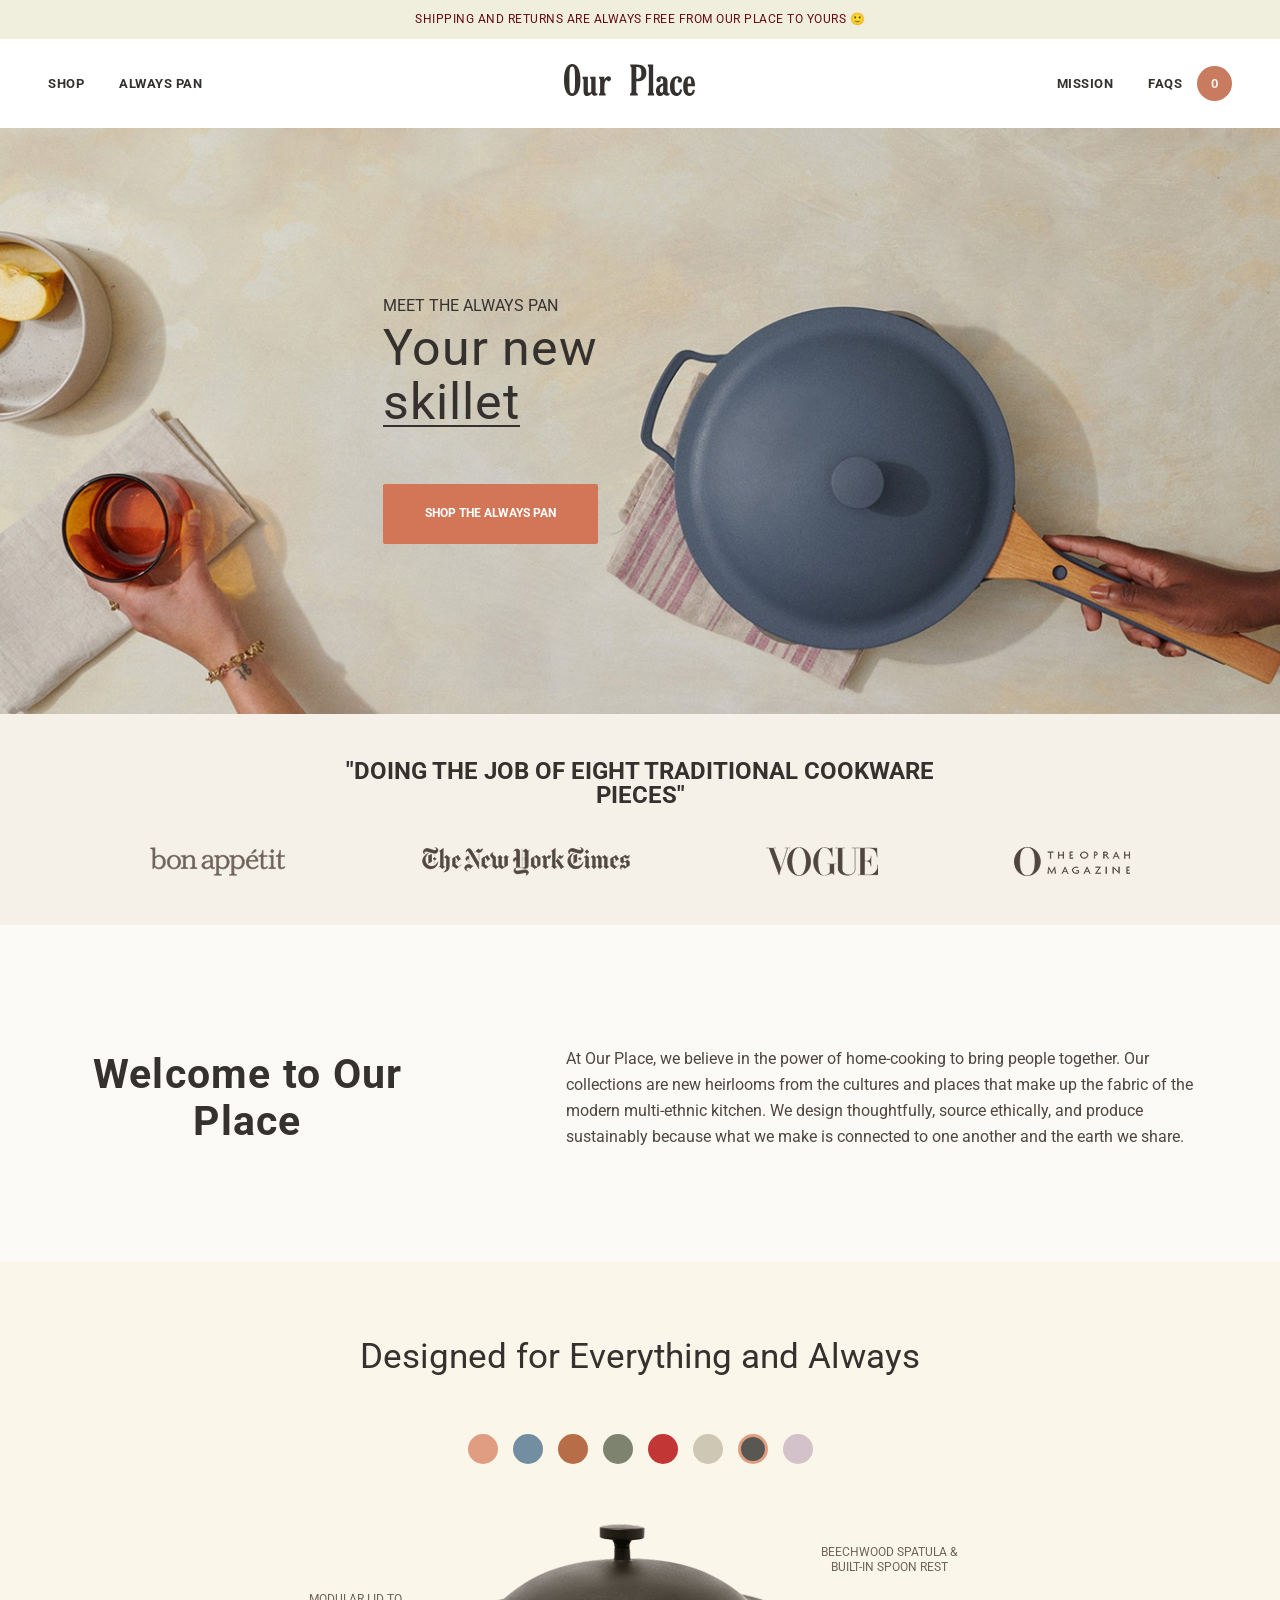
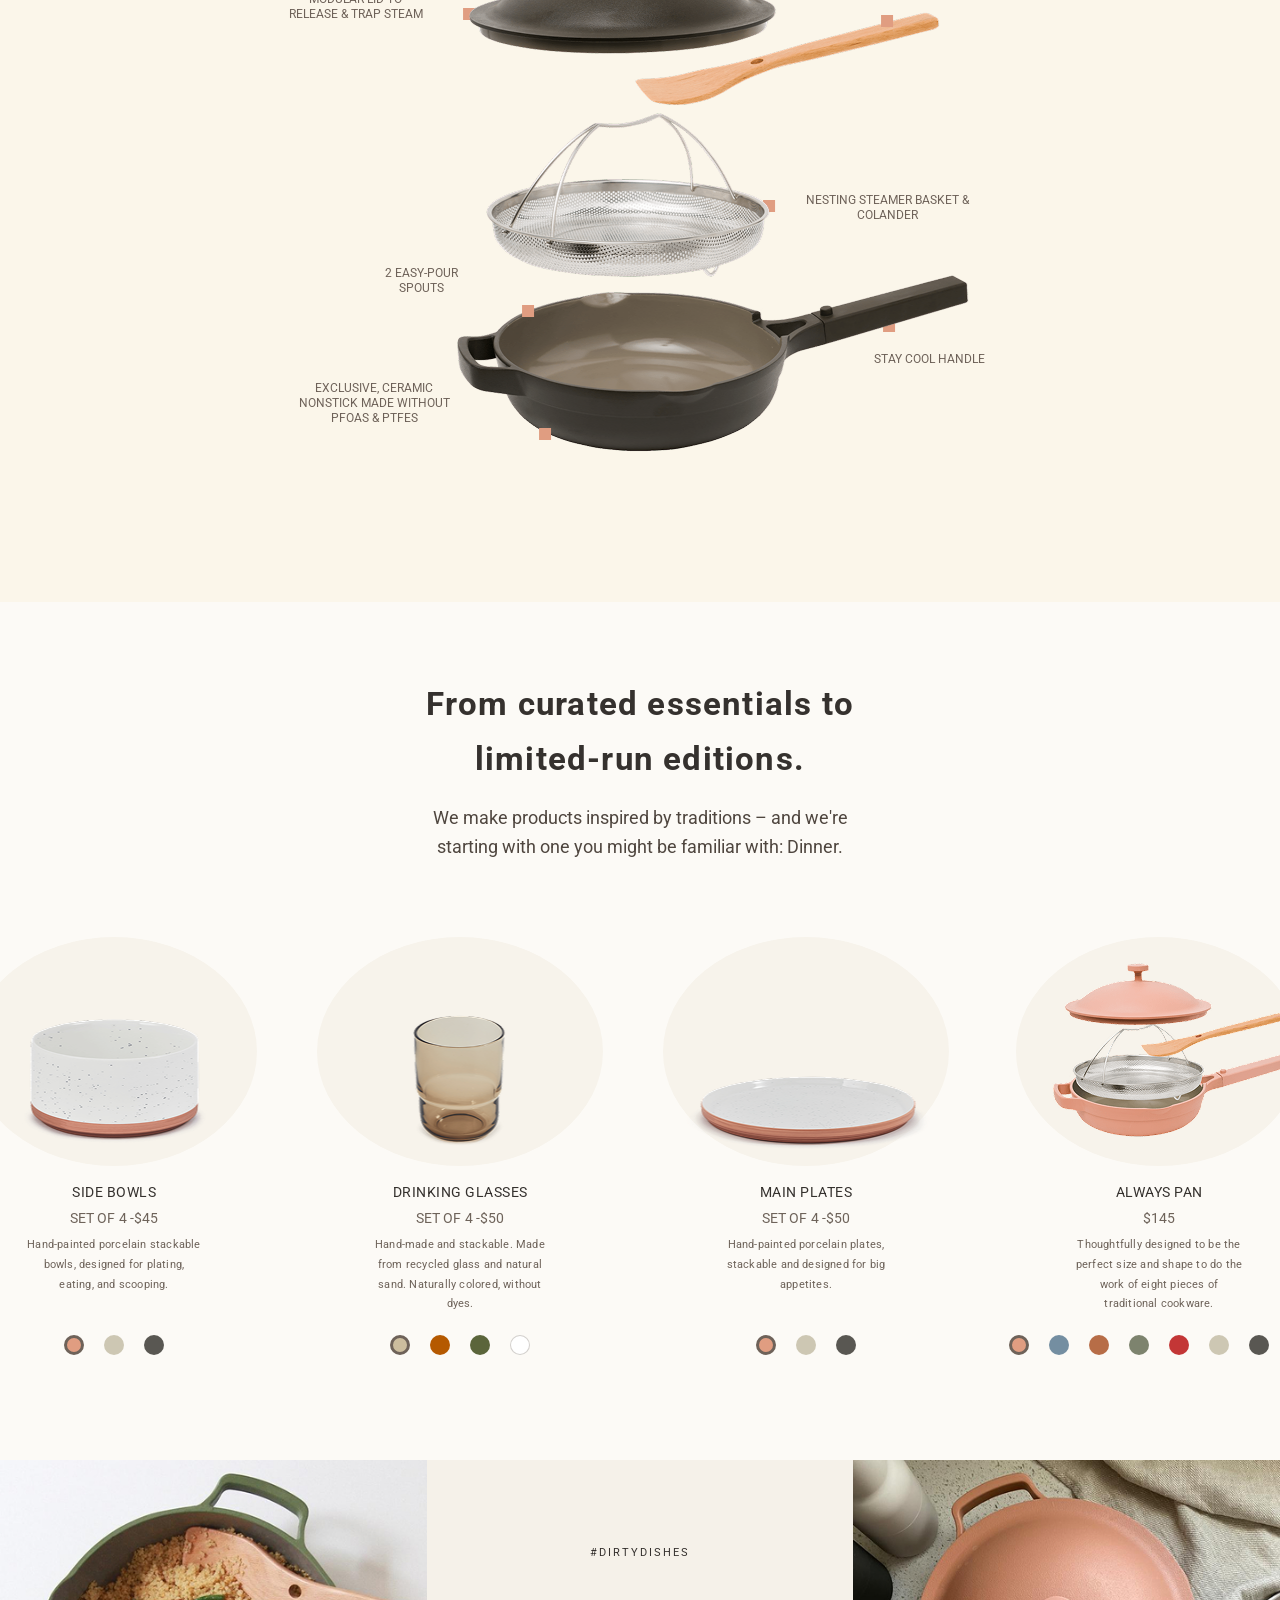
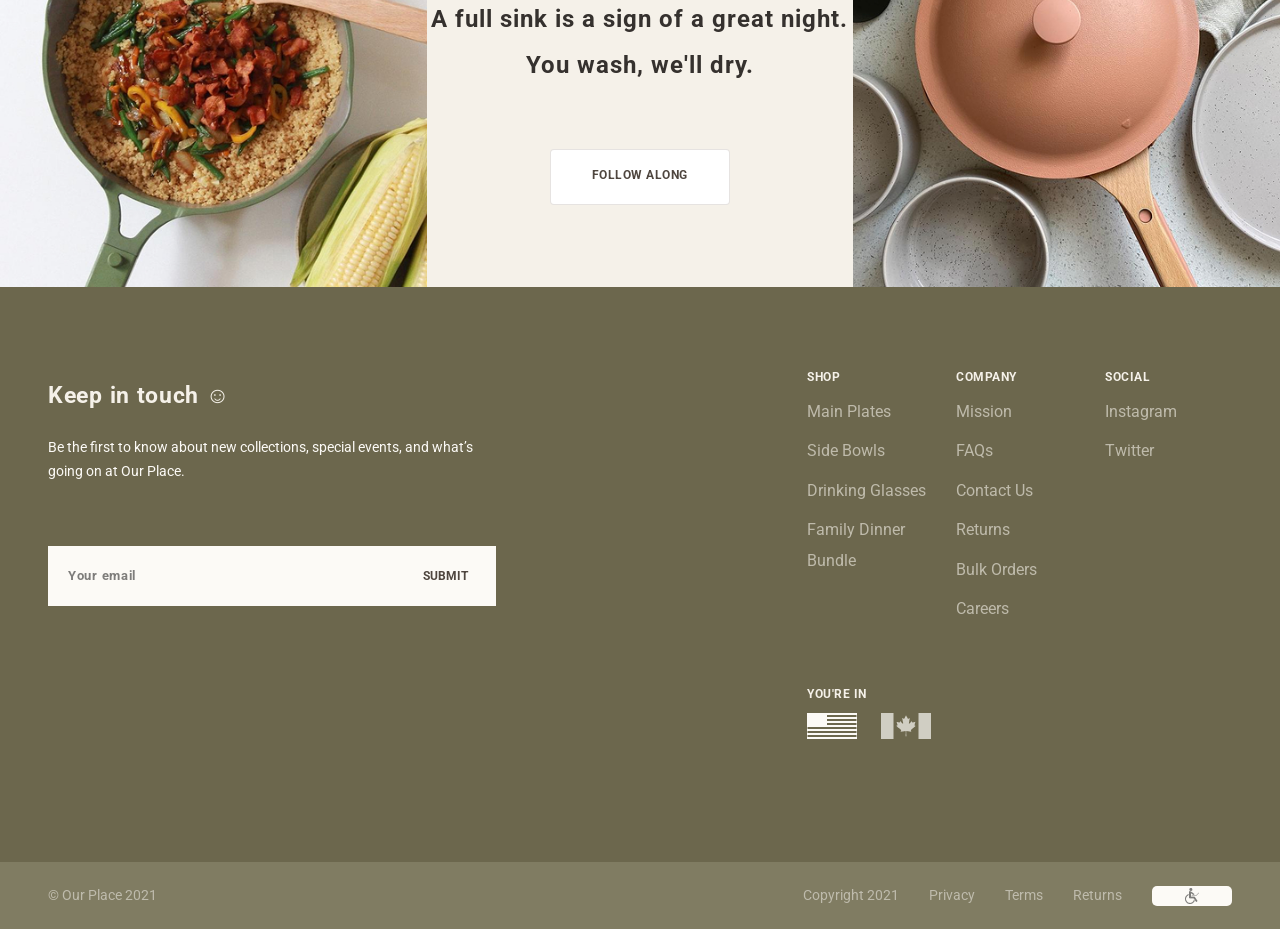
==== commit d2593ffe: "refactor: extract footer from main and fix class name conflicts" ====
--- a/01_Draft/index.html
+++ b/01_Draft/index.html
@@ -249,97 +249,97 @@
           <img class="follow__part__img" src="./img/right.jpg" alt="" />
         </div>
       </section>
-
-      <footer class="footer">
-        <div class="main__footer">
-          <div class="footer__contact">
-            <h2 class="footer__contact__title">Keep in touch ☺</h2>
-            <p class="footer__contact__text">
-              Be the first to know about new collections, special events, and
-              what’s going on at Our Place.
-            </p>
-            <form action="#" class="footer__contact__form">
-              <input
-                type="text"
-                placeholder="Your email"
-                class="footer__contact__form__input input__text"
+    </main>
+
+    <footer class="footer">
+      <div class="main__footer">
+        <div class="footer__contact">
+          <h2 class="footer__contact__title">Keep in touch ☺</h2>
+          <p class="footer__contact__text">
+            Be the first to know about new collections, special events, and
+            what’s going on at Our Place.
+          </p>
+          <form action="#" class="footer__contact__form">
+            <input
+              type="text"
+              placeholder="Your email"
+              class="footer__contact__form__input input__text"
+            />
+            <input
+              type="submit"
+              value="Submit"
+              class="footer__contact__form__input input__submit"
+            />
+          </form>
+        </div>
+        <div class="footer__right">
+          <nav class="footer__nav">
+            <div class="footer__nav__col">
+              <h3 class="footer__nav__title">Shop</h3>
+              <ul class="nav__list">
+                <li class="footer__nav__item">Main Plates</li>
+                <li class="footer__nav__item">Side Bowls</li>
+                <li class="footer__nav__item">Drinking Glasses</li>
+                <li class="footer__nav__item">Family Dinner Bundle</li>
+              </ul>
+            </div>
+            <div class="footer__nav__col">
+              <h3 class="footer__nav__title">Company</h3>
+              <ul class="nav__list">
+                <li class="footer__nav__item">Mission</li>
+                <li class="footer__nav__item">FAQs</li>
+                <li class="footer__nav__item">Contact Us</li>
+                <li class="footer__nav__item">Returns</li>
+                <li class="footer__nav__item">Bulk Orders</li>
+                <li class="footer__nav__item">Careers</li>
+              </ul>
+            </div>
+            <div class="footer__nav__col">
+              <h3 class="footer__nav__title">Social</h3>
+              <ul class="nav__list">
+                <li class="footer__nav__item">Instagram</li>
+                <li class="footer__nav__item">Twitter</li>
+              </ul>
+            </div>
+          </nav>
+          <div class="footer__location">
+            <h3 class="footer__location__title">You're In</h3>
+            <div class="footer__location__content">
+              <img
+                src="./img/flag1.png"
+                alt="USA"
+                class="footer__location__pic"
               />
-              <input
-                type="submit"
-                value="Submit"
-                class="footer__contact__form__input input__submit"
+              <img
+                src="./img/flag2.png"
+                alt="Canada"
+                class="footer__location__pic"
               />
-            </form>
-          </div>
-          <div class="footer__right">
-            <nav class="footer__nav">
-              <div class="footer__nav__col">
-                <h3 class="footer__nav__title">Shop</h3>
-                <ul class="nav__list">
-                  <li class="nav__item">Main Plates</li>
-                  <li class="nav__item">Side Bowls</li>
-                  <li class="nav__item">Drinking Glasses</li>
-                  <li class="nav__item">Family Dinner Bundle</li>
-                </ul>
-              </div>
-              <div class="footer__nav__col">
-                <h3 class="footer__nav__title">Company</h3>
-                <ul class="nav__list">
-                  <li class="nav__item">Mission</li>
-                  <li class="nav__item">FAQs</li>
-                  <li class="nav__item">Contact Us</li>
-                  <li class="nav__item">Returns</li>
-                  <li class="nav__item">Bulk Orders</li>
-                  <li class="nav__item">Careers</li>
-                </ul>
-              </div>
-              <div class="footer__nav__col">
-                <h3 class="footer__nav__title">Social</h3>
-                <ul class="nav__list">
-                  <li class="nav__item">Instagram</li>
-                  <li class="nav__item">Twitter</li>
-                </ul>
-              </div>
+            </div>
+          </div>
+        </div>
+      </div>
+
+      <div class="subfooter">
+        <span class="subfooter__left">© Our Place 2021</span>
+        <div class="subfooter__right">
+          <ul class="subfooter__list">
+            <li class="subfooter__list__item">Copyright 2021</li>
+            <nav class="subfooter__nav">
+              <li class="subfooter__list__item">
+                <a href="#">Privacy</a>
+              </li>
+              <li class="subfooter__list__item"><a href="#">Terms</a></li>
+              <li class="subfooter__list__item"><a href="#">Returns</a></li>
             </nav>
-            <div class="footer__location">
-              <h3 class="footer__location__title">You're In</h3>
-              <div class="footer__location__content">
-                <img
-                  src="./img/flag1.png"
-                  alt="USA"
-                  class="footer__location__pic"
-                />
-                <img
-                  src="./img/flag2.png"
-                  alt="Canada"
-                  class="footer__location__pic"
-                />
-              </div>
-            </div>
-          </div>
-        </div>
-
-        <div class="subfooter">
-          <span class="subfooter__left">© Our Place 2021</span>
-          <div class="subfooter__right">
-            <ul class="subfooter__list">
-              <li class="subfooter__list__item">Copyright 2021</li>
-              <nav class="subfooter__nav">
-                <li class="subfooter__list__item">
-                  <a href="#">Privacy</a>
-                </li>
-                <li class="subfooter__list__item"><a href="#">Terms</a></li>
-                <li class="subfooter__list__item"><a href="#">Returns</a></li>
-              </nav>
-              <li class="subfooter__list__item subfooter__list__item__btn">
-                <button class="subfooter__btn">
-                  <img src="./img/subfooter-icon.png" alt="disabilities mode" />
-                </button>
-              </li>
-            </ul>
-          </div>
-        </div>
-      </footer>
-    </main>
+            <li class="subfooter__list__item subfooter__list__item__btn">
+              <button class="subfooter__btn">
+                <img src="./img/subfooter-icon.png" alt="disabilities mode" />
+              </button>
+            </li>
+          </ul>
+        </div>
+      </div>
+    </footer>
   </body>
 </html>
--- a/01_Draft/style.css
+++ b/01_Draft/style.css
@@ -704,7 +704,7 @@
   margin-bottom: 9px;
 }
 
-.nav__item {
+.footer__nav__item {
   font-size: 16px;
   line-height: 1.91;
   color: var(--footer-nav-text);
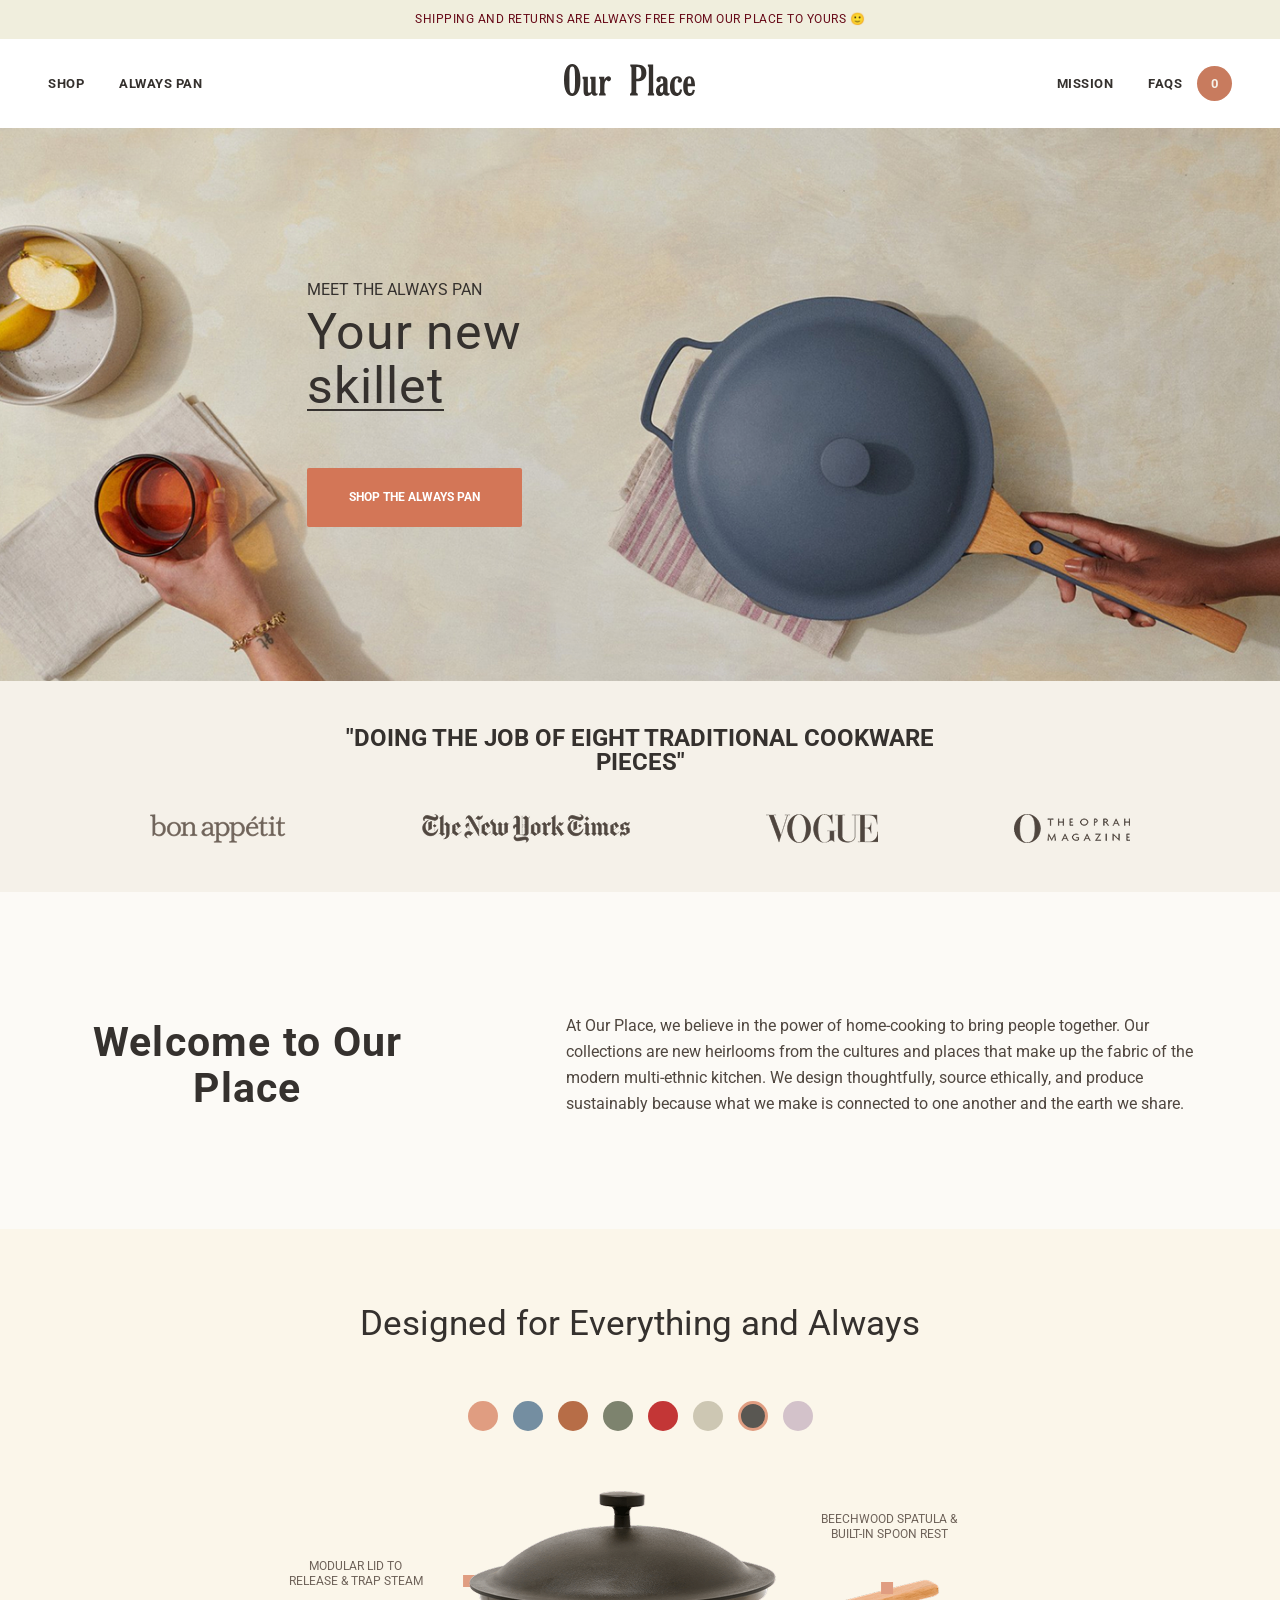
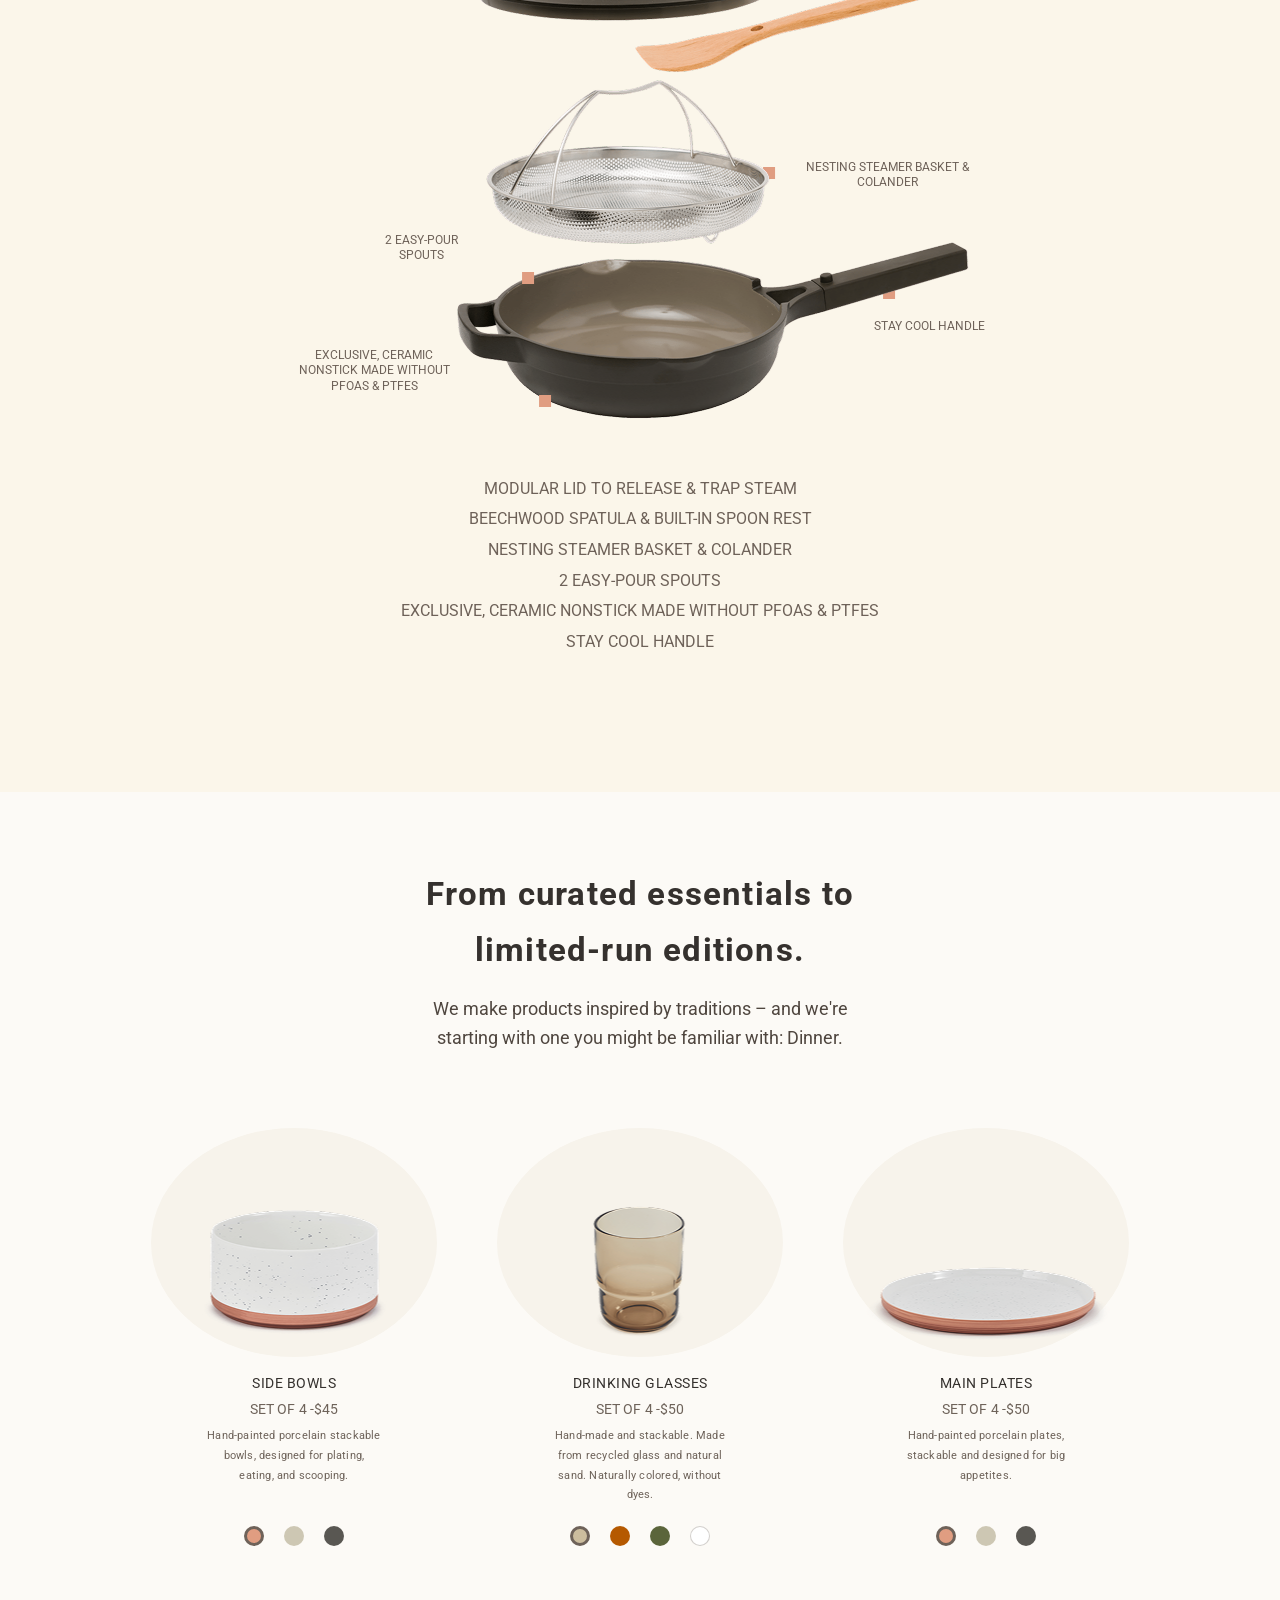
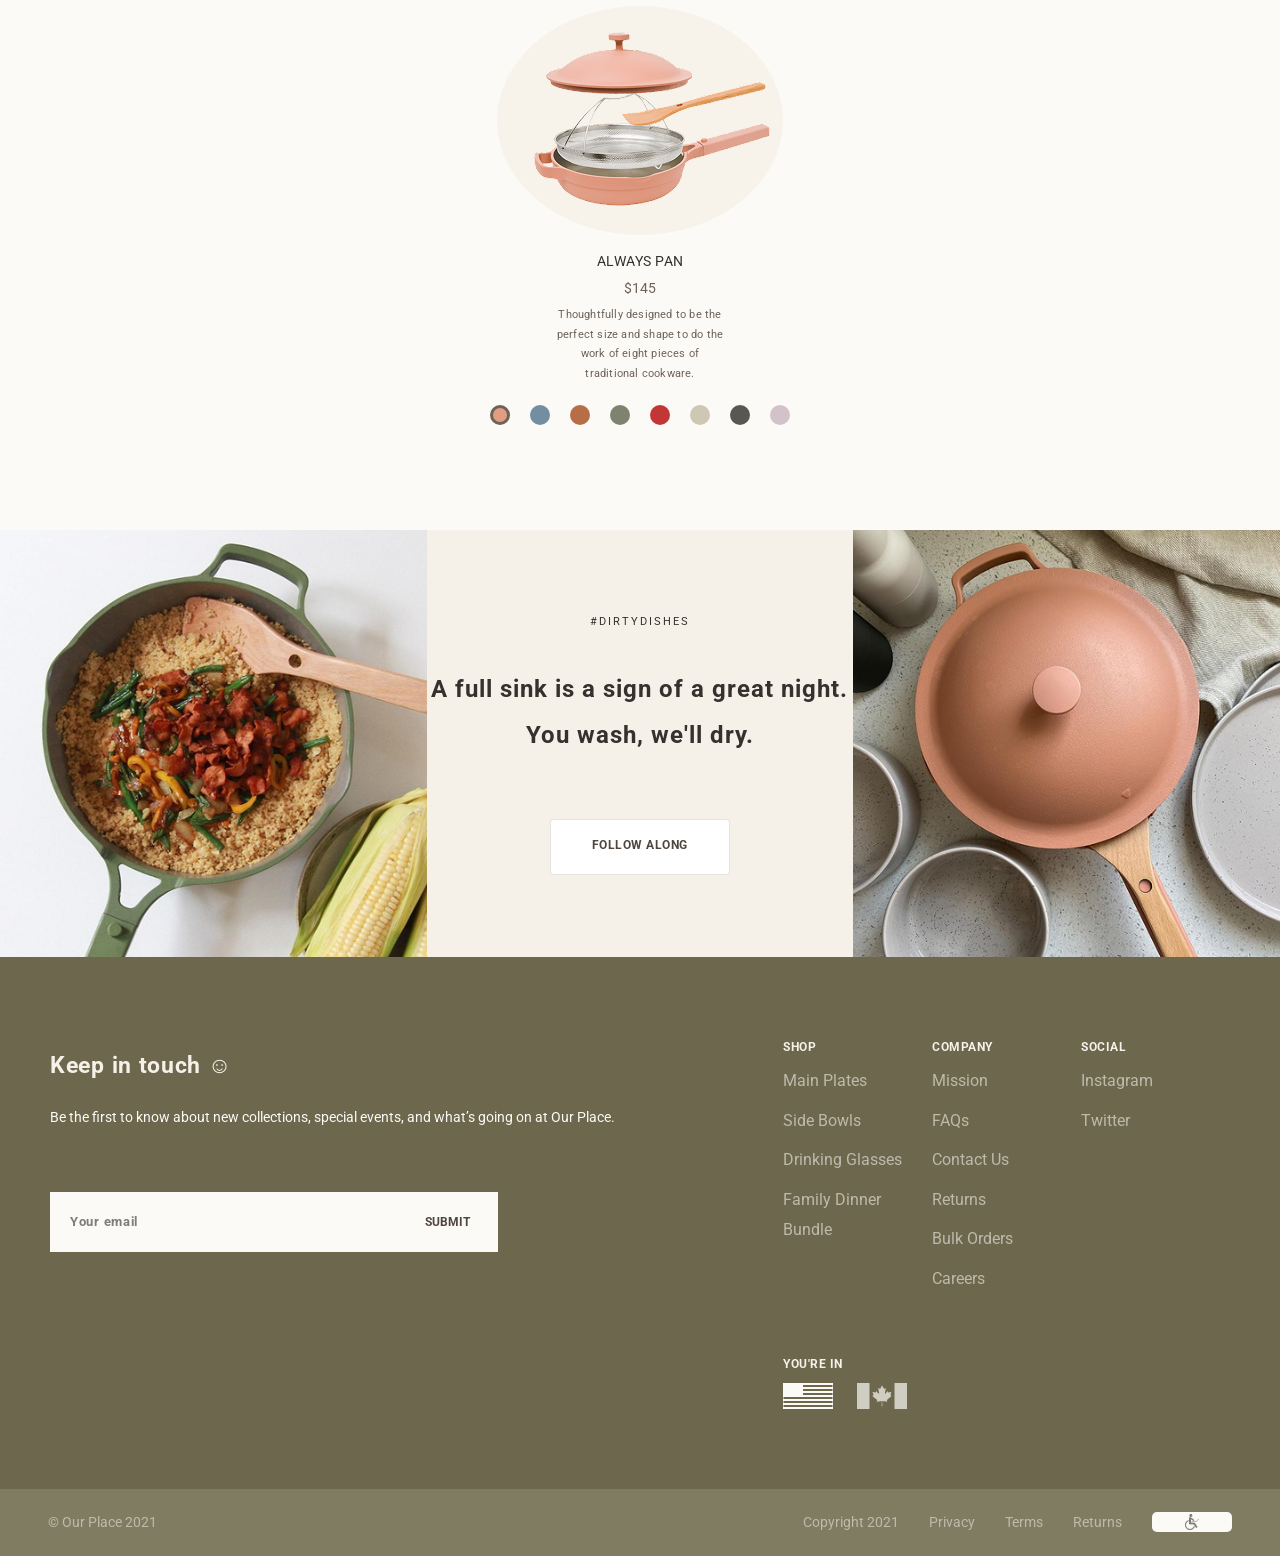
==== commit d6a5460e: "feat: add media queries and clean up comments" ====
--- a/01_Draft/index.html
+++ b/01_Draft/index.html
@@ -43,6 +43,22 @@
           </li>
         </ul>
       </nav>
+
+      <div class="mobile__menu">
+        <img
+          class="mobile__menu__icon active"
+          src="./img/mobile-menu.png"
+          alt="Menu"
+        />
+        <img class="mobile__menu__icon" src="./img/close.png" alt="Menu" />
+        <ul class="mobile__menu__list">
+          <li class="mobile__menu__item"><a href="#">Shop</a></li>
+          <li class="mobile__menu__item"><a href="#">Always Pan</a></li>
+          <li class="mobile__menu__item"><a href="#">Mission</a></li>
+          <li class="mobile__menu__item"><a href="#">FAQs</a></li>
+          <li class="mobile__menu__item"><a href="#">Cart</a></li>
+        </ul>
+      </div>
     </header>
 
     <main>
@@ -115,37 +131,52 @@
 
           <div class="design__diagram__tip diagram__tip__lid">
             <span class="diagram__tip__mark"></span>
-            <p class="diagram__tip-text">Modular lid to release & trap steam</p>
+            <p class="diagram__tip__text">
+              Modular lid to release & trap steam
+            </p>
           </div>
 
           <div class="design__diagram__tip diagram__tip__spatula">
             <span class="diagram__tip__mark"></span>
-            <p class="diagram__tip-text">
+            <p class="diagram__tip__text">
               Beechwood spatula & built-in spoon rest
             </p>
           </div>
 
           <div class="design__diagram__tip diagram__tip__spouts">
             <span class="diagram__tip__mark"></span>
-            <p class="diagram__tip-text">2 easy-pour spouts</p>
+            <p class="diagram__tip__text">2 easy-pour spouts</p>
           </div>
 
           <div class="design__diagram__tip diagram__tip__colander">
             <span class="diagram__tip__mark"></span>
-            <p class="diagram__tip-text">Nesting steamer basket & colander</p>
+            <p class="diagram__tip__text">Nesting steamer basket & colander</p>
           </div>
 
           <div class="design__diagram__tip diagram__tip__nonstick">
             <span class="diagram__tip__mark"></span>
-            <p class="diagram__tip-text">
+            <p class="diagram__tip__text">
               Exclusive, ceramic nonstick made without PFOAs & PTFEs
             </p>
           </div>
 
           <div class="design__diagram__tip diagram__tip__handle">
             <span class="diagram__tip__mark"></span>
-            <p class="diagram__tip-text">Stay cool handle</p>
-          </div>
+            <p class="diagram__tip__text">Stay cool handle</p>
+          </div>
+        </div>
+
+        <div class="design__mobile__tips">
+          <p class="design__mobile__tip">Modular lid to release & trap steam</p>
+          <p class="design__mobile__tip">
+            Beechwood spatula & built-in spoon rest
+          </p>
+          <p class="design__mobile__tip">Nesting steamer basket & colander</p>
+          <p class="design__mobile__tip">2 easy-pour spouts</p>
+          <p class="design__mobile__tip">
+            Exclusive, ceramic nonstick made without PFOAs & PTFEs
+          </p>
+          <p class="design__mobile__tip">Stay cool handle</p>
         </div>
       </section>
 
@@ -324,7 +355,9 @@
         <span class="subfooter__left">© Our Place 2021</span>
         <div class="subfooter__right">
           <ul class="subfooter__list">
-            <li class="subfooter__list__item">Copyright 2021</li>
+            <li class="subfooter__list__item subfooter__list__item__copy">
+              Copyright 2021
+            </li>
             <nav class="subfooter__nav">
               <li class="subfooter__list__item">
                 <a href="#">Privacy</a>
@@ -341,5 +374,7 @@
         </div>
       </div>
     </footer>
+
+    <script src="./script.js"></script>
   </body>
 </html>
--- a/01_Draft/style.css
+++ b/01_Draft/style.css
@@ -1,5 +1,4 @@
 :root {
-  /* Основные цвета */
   --supheader-bg: #f0eedd;
   --supheader-text: #670a18;
   --main-text: #35312e;
@@ -105,6 +104,55 @@
   color: var(--light-color);
 }
 
+.mobile__menu {
+  display: none;
+  position: relative;
+  width: 32px;
+  height: 32px;
+  pointer-events: none;
+}
+
+.mobile__menu__icon {
+  position: absolute;
+  width: 100%;
+  height: 100%;
+  top: 0;
+  left: 0;
+  opacity: 0;
+  transition: all 0.2s linear;
+}
+
+.mobile__menu__icon:nth-of-type(2) {
+  transform: scale(0.9);
+}
+
+.mobile__menu__icon.active {
+  opacity: 1;
+}
+
+.mobile__menu__list {
+  opacity: 0;
+  transform: translateY(-30px);
+  display: flex;
+  flex-direction: column;
+  align-items: flex-end;
+  gap: 15px;
+  position: absolute;
+  right: 0;
+  top: 100%;
+  width: 160px;
+  background-color: #fff;
+  padding: 10px;
+  border: 0.5px solid var(--main-text);
+  border-radius: 12px;
+  transition: all 0.2s linear;
+}
+
+.mobile__menu__list.active {
+  opacity: 1;
+  transform: translateY(0);
+}
+
 .hero {
   display: flex;
   justify-content: space-between;
@@ -320,14 +368,12 @@
 
 .diagram__tip__spatula .diagram__tip__mark {
   left: 45%;
-  /* bottom: -56px; */
   top: calc(100% + 70px);
 }
 
 .diagram__tip__spouts {
   min-width: 107px;
   left: -64px;
-  /* bottom: 165px; */
   top: 357px;
 }
 
@@ -363,8 +409,6 @@
   min-width: 160px;
   top: 443px;
   right: -15px;
-  /* background: red; */
-  /* height: 15.48px; */
 }
 
 .diagram__tip__handle .diagram__tip__mark {
@@ -380,7 +424,7 @@
   background-color: var(--design-block-mark);
 }
 
-.diagram__tip-text {
+.diagram__tip__text {
   position: absolute;
   font-size: 12px;
   line-height: 1.29;
@@ -389,6 +433,21 @@
   color: var(--design-block-text);
 
   width: 100%;
+}
+
+.design__mobile__tips {
+  margin-top: 50px;
+  padding: 0 30px;
+  display: flex;
+  flex-direction: column;
+  gap: 10px;
+}
+
+.design__mobile__tip {
+  line-height: 1.29;
+  text-align: center;
+  text-transform: uppercase;
+  color: var(--design-block-text);
 }
 
 .catalog {
@@ -566,12 +625,10 @@
 .follow {
   display: grid;
   grid-template-columns: repeat(3, 1fr);
-  /* min-height: 480px; */
 }
 
 .follow__part__img {
   width: 100%;
-  /* height: 100%; */
   display: block;
 }
 
@@ -618,14 +675,9 @@
   padding: 80px 123px 123px 48px;
   background-color: var(--footer-bg);
   display: flex;
+  justify-content: center;
   column-gap: 311px;
 }
-
-/* .footer__contact {
-  display: flex;
-  flex-direction: column;
-  align-items: start;
-} */
 
 .footer__contact__title {
   font-weight: 700;
@@ -667,7 +719,7 @@
 
 .footer__contact__form__input.input__text::placeholder {
   color: #00000080;
-  ont-weight: 700;
+  font-weight: 700;
   font-size: 13px;
   line-height: 4.44;
   letter-spacing: 0.7px;
@@ -764,3 +816,198 @@
   display: block;
   height: 100%;
 }
+
+@media (max-width: 1400px) {
+  .catalog__content {
+    flex-wrap: wrap;
+    gap: 60px;
+  }
+}
+
+@media (max-width: 1340px) {
+  .hero {
+    padding: 12% 24%;
+  }
+  .main__footer {
+    padding: 80px 50px;
+    justify-content: space-between;
+    column-gap: 30px;
+  }
+}
+
+@media (max-width: 1000px) {
+  .main__footer {
+    flex-direction: column;
+    gap: 100px;
+  }
+  .footer__nav {
+    justify-content: space-between;
+  }
+}
+
+@media (max-width: 860px) {
+  .press__list {
+    flex-wrap: wrap;
+    justify-content: center;
+    gap: 40px;
+  }
+  .welcome__container {
+    gap: 50px;
+    flex-direction: column;
+  }
+  .follow {
+    grid-template-columns: 1fr 2fr 1fr;
+  }
+  .follow__suptitle {
+    margin-bottom: 10px;
+  }
+  .follow__title {
+    font-size: 18px;
+    margin: 0 auto 20px;
+  }
+  .follow__btn {
+    padding: 10px 30px;
+  }
+}
+
+@media (max-width: 760px) {
+  .design__diagram {
+    transform: translateX(13%) scale(0.8);
+  }
+}
+
+@media (max-width: 640px) {
+  .header {
+    padding: 25px;
+  }
+  .header nav {
+    display: none;
+  }
+  .mobile__menu {
+    display: block;
+    pointer-events: all;
+  }
+  .hero {
+    padding: 12%;
+    height: 70vh;
+    display: flex;
+    align-items: center;
+  }
+  .design__diagram {
+    transform: translateX(13%) scale(0.7);
+  }
+  .follow {
+    grid-template-columns: 1fr;
+    grid-template-rows: repeat(3, 1fr);
+  }
+  .follow__part__center {
+    gap: 100px;
+  }
+  .follow__title {
+    font-size: 24px;
+  }
+  .follow__btn {
+    padding: 19px 41px 23px;
+  }
+  .subfooter__list__item__copy {
+    display: none;
+  }
+}
+
+@media (max-width: 580px) {
+  .design {
+    padding: 70px 15px;
+  }
+  .design__diagram {
+    transform: translateX(0) scale(1);
+    display: flex;
+    flex-direction: column;
+  }
+  .diagram__tip__text {
+    display: none;
+  }
+  .design__diagram__tip .diagram__tip__mark {
+    top: 0;
+  }
+  .diagram__tip__spatula .diagram__tip__mark {
+    top: calc(100% + 62px);
+  }
+  .diagram__tip__colander .diagram__tip__mark {
+    left: -18px;
+    top: -20px;
+  }
+  .diagram__tip__handle .diagram__tip__mark {
+    top: -69px;
+    left: 48px;
+  }
+  .design__mobile__tip {
+    font-size: 18px;
+    border: 1px solid var(--design-block-text);
+    border-radius: 8px;
+    padding: 5px;
+  }
+  .footer__contact__form {
+    grid-template-columns: 4fr 1fr;
+    width: 80%;
+  }
+  .footer__contact__form__input.input__text {
+    width: auto;
+  }
+  .footer__nav {
+    flex-wrap: wrap;
+    gap: 30px;
+  }
+  .subfooter,
+  .subfooter__list,
+  .subfooter__nav {
+    flex-direction: column;
+    gap: 30px;
+  }
+}
+
+@media (max-width: 480px) {
+  .supheader {
+    padding: 10px;
+  }
+  .design__colors ul {
+    flex-wrap: wrap;
+    gap: 15px 20px;
+  }
+  .diagram__tip__mark {
+    display: none;
+  }
+  .design__mobile__tip {
+    font-size: 14px;
+  }
+  .catalog {
+    padding: 74px 10px 105px;
+  }
+  .catalog__card__colors {
+    gap: 20px;
+    flex-wrap: wrap;
+  }
+  .follow__part__center {
+    gap: 20px;
+    padding: 0 15px;
+  }
+}
+
+@media (max-width: 375px) {
+  .footer__contact__form {
+    display: flex;
+    flex-direction: column;
+    gap: 10px;
+  }
+  .footer__contact__form {
+    height: auto;
+  }
+  .input__text {
+    height: 60px;
+  }
+}
+
+@media (max-height: 400px) {
+  .hero__title {
+    font-size: 32px;
+  }
+}
